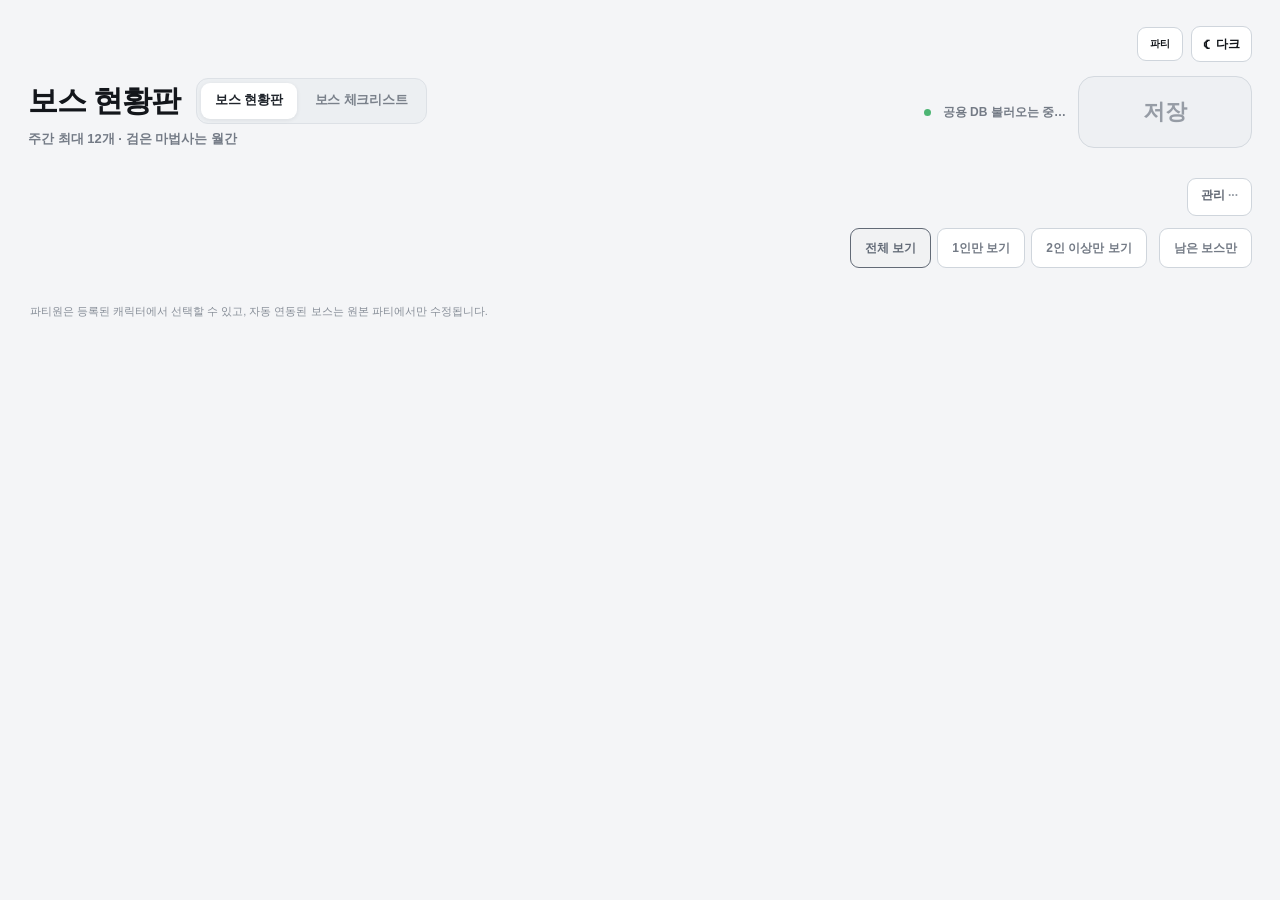
==== maple-weekly/boss/index.html @ bffc0fcc "Simplify monthly boss calendar layout without checkmarks" ====
<!doctype html>
<html lang="ko">
<head>
<meta charset="utf-8">
<meta name="viewport" content="width=device-width,initial-scale=1,maximum-scale=1,viewport-fit=cover">
<meta name="theme-color" content="#f4f5f7">
<script>
(function(){
  try{
    if(localStorage.getItem("boss-board-theme-v1")==="dark"){
      document.documentElement.setAttribute("data-theme","dark");
      var themeMeta=document.querySelector('meta[name="theme-color"]');
      if(themeMeta)themeMeta.setAttribute("content","#22272e");
    }
  }catch(e){}
})();
</script>
<meta name="apple-mobile-web-app-capable" content="yes">
<meta name="format-detection" content="telephone=no">
<title>보스 현황판</title>
<link rel="icon" type="image/png" sizes="16x16" href="./favicon-16.png?v=bear-20260927">
<link rel="icon" type="image/png" sizes="32x32" href="./favicon-32.png?v=bear-20260927">
<link rel="icon" type="image/png" sizes="48x48" href="./favicon-48.png?v=bear-20260927">
<link rel="icon" type="image/png" sizes="192x192" href="./favicon-192.png?v=bear-20260927">
<link rel="apple-touch-icon" sizes="180x180" href="./favicon-180.png?v=bear-20260927">
<link rel="stylesheet" href="./style.css?v=boss-calendar-clean-v46-20261117">
</head>
<body>
<div class="app-shell">
  <div class="workspace-actions" aria-label="페이지 이동 및 화면 설정"><a class="workspace-nav-link" href="../party/">파티</a><button class="theme-toggle workspace-theme" id="themeToggle" type="button" aria-label="다크모드 켜기" title="화면 테마 변경"><span class="theme-toggle-icon" aria-hidden="true">☾</span><span class="theme-toggle-text">다크</span></button></div>
  <header class="app-header">
    <div class="brand-row">
      <div class="brand">
        <div class="brand-mainline">
          <h1 id="pageTitle">보스 현황판</h1>
          <div class="page-switch" role="tablist" aria-label="화면 선택">
            <button class="page-switch-btn active" id="boardViewBtn" type="button" data-page-view="board">보스 현황판</button>
            <button class="page-switch-btn" id="checklistViewBtn" type="button" data-page-view="checklist">보스 체크리스트</button>
          </div>
        </div>
        <p id="pageSub">주간 최대 12개 · 검은 마법사는 월간</p>
      </div>
      <div class="save save-controls" aria-live="polite">
        <span></span>
        <b id="saveText">공용 DB 연결 중…</b>
        <button class="save-board-btn" id="saveBoardBtn" type="button" disabled>저장</button>
      </div>
    </div>

    <nav class="ownerbar" aria-label="주인 선택">
      <div class="owner-scroll"><div class="owners" id="ownerTabs"></div></div>
    </nav>

    <div class="context-row">
      <div class="board-title" id="boardTitle"></div>
      <details class="manage-menu">
        <summary>관리</summary>
        <div class="manage-popover">
          <div class="manage-grid">
            <button class="btn primary" id="unlockOwner">수정 잠금 해제</button>
            <button class="btn admin-edit span-2" id="adminUnlock">관리자 전체 수정</button>
            <button class="btn" id="addPlayer">+ 캐릭터</button>
            <button class="btn" id="addOwner">+ 주인</button>
            <button class="btn" id="renameOwner">이름 수정</button>
            <button class="btn" id="changePinOwner">비밀번호 변경</button>
            <button class="btn" id="shareBtn">주소 복사</button>
            <button class="btn" id="reloadBtn">새로고침</button>
            <button class="btn danger-lite span-2" id="removeOwner">현재 주인 삭제</button>
          </div>
        </div>
      </details>
    </div>

    <div class="party-filter-row" id="partyFilterRow" role="group" aria-label="보스 인원별 보기">
      <button class="party-filter-btn active" type="button" data-party-filter="all" aria-pressed="true">전체 보기</button>
      <button class="party-filter-btn" type="button" data-party-filter="solo" aria-pressed="false">1인만 보기</button>
      <button class="party-filter-btn" type="button" data-party-filter="multi" aria-pressed="false">2인 이상만 보기</button>
      <button class="party-filter-btn remaining-filter" id="remainingBossFilter" type="button" aria-pressed="false">남은 보스만</button>
    </div>
  </header>

  <main class="content">
    <section class="desktop-board" aria-label="PC 보스 현황">
      <div id="desktopBoard" class="desktop-grid-scroll"></div>
    </section>

    <section class="mobile-board" id="mobileBoard" aria-label="모바일 보스 현황">
      <div class="mobile-loading">보스판을 불러오는 중…</div>
    </section>

    <p class="hint" id="boardHint">
      파티원은 등록된 캐릭터에서 선택할 수 있고, 자동 연동된 보스는 원본 파티에서만 수정됩니다.
    </p>

    <section class="checklist-panel" id="checklistPanel" hidden aria-label="주간 보스 체크리스트">
      <div class="checklist-loading">체크리스트를 불러오는 중…</div>
    </section>

  </main>
</div>

<div class="party-picker-backdrop" id="partyPicker" hidden>
  <section class="party-picker-sheet" role="dialog" aria-modal="true" aria-labelledby="partyPickerTitle">
    <header class="picker-head">
      <div>
        <strong id="partyPickerTitle">파티원 선택</strong>
        <p id="partyPickerSub"></p>
      </div>
      <button class="picker-close" id="partyPickerClose" aria-label="닫기">×</button>
    </header>
    <div class="picker-search-wrap">
      <input id="partyPickerSearch" class="picker-search" type="search" placeholder="캐릭터 검색" autocomplete="off">
    </div>
    <div class="picker-content" id="partyPickerContent"></div>
    <footer class="picker-footer">
      <button class="btn" id="partyPickerManual">직접 입력</button>
      <button class="btn danger-lite" id="partyPickerClear">선택 지우기</button>
    </footer>
  </section>
</div>

<div class="toast" id="toast"></div>
<noscript><div style="padding:24px;font-family:sans-serif">JavaScript를 켜야 보스 현황판을 사용할 수 있어요.</div></noscript>
<script defer src="./app.js?v=boss-calendar-clean-v46-20261117"></script>
</body>
</html>
---- maple-weekly/boss/style.css ----
:root{
  --bg:#f4f5f7;
  --surface:#ffffff;
  --surface-soft:#fafbfc;
  --line:#dfe3e8;
  --line-strong:#cfd5dc;
  --text:#13161b;
  --muted:#747b86;
  --muted2:#9ca2ab;
  --accent:#5d55d8;
  --danger:#c94747;
  --success:#3f9962;
  --shadow:0 4px 16px rgba(18,24,32,.045);
}
*{box-sizing:border-box}
html{-webkit-text-size-adjust:100%;background:var(--bg)}
body{
  margin:0;background:var(--bg);color:var(--text);
  font-family:-apple-system,BlinkMacSystemFont,"Apple SD Gothic Neo","Noto Sans KR",Pretendard,sans-serif;
  font-size:14px;line-height:1.4
}
button,input,select{font:inherit}
button{cursor:pointer;-webkit-tap-highlight-color:transparent}
button:focus-visible,input:focus-visible,select:focus-visible{outline:2px solid #8781e8;outline-offset:2px}
[hidden]{display:none!important}

.app-shell{max-width:1600px;margin:0 auto;padding:18px}
.app-header{margin-bottom:12px}
.brand-row{display:flex;align-items:flex-end;justify-content:space-between;gap:16px;margin-bottom:12px}
.brand h1{margin:0 0 3px;font-size:25px;line-height:1.1;letter-spacing:-.04em;font-weight:950}
.brand p{margin:0;color:var(--muted);font-size:11px;font-weight:650}
.save{display:flex;align-items:center;gap:6px;color:var(--muted);font-size:10px}
.save span{width:7px;height:7px;border-radius:50%;background:#4db574}
.save b{font-weight:650}

.ownerbar{margin-bottom:9px;overflow:hidden}
.owner-scroll{overflow-x:auto;-webkit-overflow-scrolling:touch;scrollbar-width:none}
.owner-scroll::-webkit-scrollbar{display:none}
.owners{display:flex;gap:6px;width:max-content;padding:1px}
.owner-tab{
  min-height:36px;padding:7px 12px;border:1px solid var(--owner-line,#d5d9df);
  border-radius:999px;background:#fff;color:var(--owner-accent,#626a76);
  font-size:12px;font-weight:900;white-space:nowrap
}
.owner-tab.active{background:var(--owner-accent,#626a76);border-color:var(--owner-accent,#626a76);color:#fff}
.owner-tab.locked:after{content:"";display:none}
.owner-tab.unlocked:after{content:" · 수정";font-size:9px;opacity:.78}

.context-row{display:flex;align-items:center;justify-content:space-between;gap:10px}
.board-title{display:flex;align-items:center;gap:7px;min-width:0;font-size:14px;font-weight:900}
.lock-state{padding:3px 7px;border-radius:999px;background:#eceff2;color:#727984;font-size:9px;font-weight:850}
.lock-state.open{background:#e8f6ed;color:#327b4c}

.manage-menu{position:relative;flex:none}
.manage-menu>summary{
  list-style:none;min-height:34px;padding:7px 11px;border:1px solid var(--line-strong);
  border-radius:9px;background:#fff;color:#5d6470;font-size:11px;font-weight:850;cursor:pointer
}
.manage-menu>summary::-webkit-details-marker{display:none}
.manage-menu>summary:after{content:" ···";color:#969ca5}
.manage-popover{
  position:absolute;right:0;top:42px;z-index:100;width:275px;padding:10px;
  border:1px solid var(--line);border-radius:13px;background:#fff;
  box-shadow:0 18px 48px rgba(16,21,30,.16)
}
.manage-grid{display:grid;grid-template-columns:1fr 1fr;gap:7px}
.manage-grid .span-2{grid-column:1/-1}
.btn{
  min-height:38px;border:1px solid var(--line-strong);border-radius:9px;
  background:#fff;color:var(--text);padding:7px 10px;font-size:11px;font-weight:850
}
.btn.primary{background:var(--accent);border-color:var(--accent);color:#fff}
.btn:disabled{opacity:.4;cursor:default}
.danger-lite{color:var(--danger)}

.content{min-width:0}
.desktop-grid-scroll{overflow-x:auto;padding:1px 0 6px;-webkit-overflow-scrolling:touch}
.desktop-board-meta{
  display:flex;align-items:center;justify-content:space-between;gap:12px;
  margin-bottom:8px;padding:10px 12px;border:1px solid var(--line);border-radius:11px;background:#fff;
  color:var(--muted);font-size:10px
}
.desktop-board-meta>div:first-child{display:flex;align-items:center;gap:8px}
.desktop-board-meta strong{color:var(--text);font-size:12px;font-weight:950}
.desktop-board-meta span{padding:2px 6px;border-radius:999px;background:#eef0f3;color:#727985;font-size:9px;font-weight:800}

.character-columns{
  display:grid;grid-template-columns:repeat(var(--cols),minmax(188px,1fr));
  gap:7px;min-width:calc(var(--cols) * 188px)
}
.character-column{min-width:0}
.character-column-head{
  position:sticky;top:0;z-index:5;margin-bottom:6px;padding:9px 9px 8px;
  border:1px solid var(--line);border-top:3px solid var(--owner-accent);
  border-radius:11px;background:#fff;box-shadow:0 2px 7px rgba(18,24,32,.025)
}
.character-title-row{display:flex;align-items:center;gap:5px}
.drag-dots{color:#a3a9b2;font-size:14px;line-height:1}
.column-player-name{
  min-width:0;flex:1;border:0;background:transparent;color:var(--owner-accent);
  padding:0;font-size:13px;font-weight:950;outline:0
}
.column-player-name:not(:disabled):focus{border-bottom:1px solid var(--owner-accent)}
.column-count{font-size:11px;font-weight:950;color:#272b31;white-space:nowrap}
.column-count.full{color:#c84343}
.column-remove{
  width:20px;height:20px;border:0;border-radius:5px;background:transparent;color:#b0b5bd;
  padding:0;font-size:15px;line-height:20px
}
.column-remove:not(:disabled):hover{background:#f0f2f4;color:var(--danger)}
.column-sub{text-align:right;margin-top:2px;color:#8b929c;font-size:9px;font-weight:700}
.character-boss-list{display:flex;flex-direction:column;gap:5px}

.compact-boss-card{
  padding:6px 7px;border:1px solid var(--line);border-radius:9px;background:#fff;
  box-shadow:0 1px 3px rgba(18,24,32,.018)
}
.compact-boss-card.is-empty{background:#fbfbfc}
.compact-boss-card.is-monthly{margin-top:5px;border-top:2px solid #d8bb81;background:#fffdf8}
.compact-boss-card.is-sync{background:#fafbfc}
.compact-main{display:grid;grid-template-columns:58px minmax(0,1fr) auto;align-items:center;gap:6px;min-height:24px}
.compact-name-wrap{min-width:0;display:flex;align-items:center;gap:4px}
.compact-boss-name{
  min-width:0;overflow:hidden;text-overflow:ellipsis;white-space:nowrap;
  color:#15181d;font-size:11px;font-weight:950;letter-spacing:-.015em
}
.compact-sync{flex:none;color:#9399a2;font-size:8px;font-weight:750}
.compact-count{
  width:44px;height:23px;border:0;background:transparent;color:#4f5660;
  padding:0 13px 0 0;font-size:9px;font-weight:850
}
.compact-count:disabled{appearance:none;-webkit-appearance:none;padding-right:0;color:#4f5660;opacity:1}

.compact-difficulty{
  width:58px;height:22px;border:0;border-radius:6px;padding:0 4px;
  color:#fff;font-size:8px;font-weight:950;text-align:center;text-align-last:center;
  appearance:none;-webkit-appearance:none
}
.compact-difficulty:disabled{opacity:1}
.compact-difficulty[data-v=""]{background:#eceeef;color:#aaaeb5}
.compact-difficulty[data-v="이지"]{background:#9ba3ab;color:#fff}
.compact-difficulty[data-v="노말"]{background:#5e9fe9;color:#fff}
.compact-difficulty[data-v="하드"]{background:#ff4e5b;color:#fff}
.compact-difficulty[data-v="카오스"]{background:#111;color:#ffd64d}
.compact-difficulty[data-v="익스트림"]{background:#111;color:#ff4052}

.compact-party-members{
  display:flex;flex-wrap:wrap;align-items:center;gap:2px 4px;margin-top:3px;padding-left:64px;
  min-height:12px
}
.compact-party-members:before{content:"";display:none}
.compact-member{
  border:0;background:transparent;padding:0;color:var(--owner-accent,#666);
  font-size:8px;font-weight:900;line-height:1.2
}
.compact-member:not(:last-child):after{content:",";color:#979da6;margin-left:2px}
.compact-member.empty{color:#a2a7af!important}
.compact-member:disabled{opacity:1;cursor:default}

.player-input,.difficulty,.member-pick,.solo,.counts,.member-list,.slot-grid{font-family:inherit}
.hint{margin:10px 2px 0;color:#878e98;font-size:9px;line-height:1.5}
.mobile-board{display:none}
.mobile-loading{padding:36px;text-align:center;color:var(--muted);font-size:12px}

/* owner colors */
.owner-tab[data-theme="ottok"],.owner-themed[data-theme="ottok"]{--owner-accent:#ff7a00;--owner-line:#ffbf7a}
.owner-tab[data-theme="tsujyo"],.owner-themed[data-theme="tsujyo"]{--owner-accent:#ff5fa2;--owner-line:#ffc0da}
.owner-tab[data-theme="peacock"],.owner-themed[data-theme="peacock"]{--owner-accent:#7b2943;--owner-line:#bd8295}
.owner-tab[data-theme="dream"],.owner-themed[data-theme="dream"]{--owner-accent:#4a9460;--owner-line:#a7d2b2}
.owner-tab[data-theme="sky"],.owner-themed[data-theme="sky"]{--owner-accent:#519fc5;--owner-line:#a8d4e8}
.owner-tab[data-theme="ochre"],.owner-themed[data-theme="ochre"]{--owner-accent:#a86f2d;--owner-line:#d8b77f}
.owner-tab[data-theme="default"],.owner-themed[data-theme="default"]{--owner-accent:#68707c;--owner-line:#cdd1d7}

/* party picker */
.party-picker-backdrop{
  position:fixed;inset:0;z-index:300;display:flex;align-items:flex-end;justify-content:center;
  padding:16px;background:rgba(18,22,29,.48)
}
.party-picker-sheet{
  width:min(720px,100%);max-height:min(82vh,760px);display:flex;flex-direction:column;
  overflow:hidden;border:1px solid #dfe2e6;border-radius:20px;background:#fff;
  box-shadow:0 26px 70px rgba(16,21,30,.24)
}
.picker-head{display:flex;justify-content:space-between;gap:12px;padding:18px 18px 12px;border-bottom:1px solid var(--line)}
.picker-head strong{display:block;font-size:18px;font-weight:950}
.picker-head p{margin:4px 0 0;color:var(--muted);font-size:11px}
.picker-close{width:36px;height:36px;border:0;border-radius:10px;background:#f1f3f5;color:#5f6670;font-size:25px}
.picker-search-wrap{padding:11px 15px 7px}
.picker-search{
  width:100%;height:43px;border:1px solid var(--line-strong);border-radius:11px;
  background:#f7f8fa;padding:0 12px;color:var(--text);font-size:14px;outline:0
}
.picker-content{overflow:auto;padding:6px 15px 15px;-webkit-overflow-scrolling:touch}
.picker-owner-group{padding:12px 0;border-bottom:1px solid #eceef1}
.picker-owner-group:last-child{border-bottom:0}
.picker-owner-title{display:flex;align-items:center;margin-bottom:8px;color:var(--owner-accent);font-size:13px;font-weight:950}
.picker-owner-count{margin-left:auto;color:#a0a6af;font-size:10px;font-weight:750}
.picker-grid{display:grid;grid-template-columns:repeat(3,minmax(0,1fr));gap:7px}
.picker-character{
  min-height:42px;border:1px solid #dfe3e8;border-radius:10px;background:#fff;
  color:var(--owner-accent);padding:7px 9px;font-size:12px;font-weight:900;text-align:center
}
.picker-character.selected{background:var(--owner-accent);border-color:var(--owner-accent);color:#fff}
.picker-character:disabled{opacity:.32;cursor:default}
.picker-empty{padding:28px 8px;text-align:center;color:var(--muted);font-size:12px}
.picker-footer{display:flex;gap:8px;justify-content:flex-end;padding:11px 15px calc(11px + env(safe-area-inset-bottom));border-top:1px solid var(--line);background:#fafbfc}
body.picker-open{overflow:hidden}

.toast{
  position:fixed;left:50%;bottom:max(24px,env(safe-area-inset-bottom));z-index:400;
  max-width:calc(100vw - 28px);padding:10px 14px;border-radius:10px;background:#22262e;
  color:#fff;font-size:12px;font-weight:800;white-space:nowrap;overflow:hidden;text-overflow:ellipsis;
  opacity:0;pointer-events:none;transform:translate(-50%,18px);transition:.18s
}
.toast.show{opacity:1;transform:translate(-50%,0)}

@media(max-width:959px){
  .app-shell{padding:calc(11px + env(safe-area-inset-top)) 10px calc(24px + env(safe-area-inset-bottom))}
  .brand-row{align-items:center;margin-bottom:9px}
  .brand h1{font-size:21px}
  .brand p{font-size:10px}
  .save{font-size:9px}
  .save b{max-width:115px;overflow:hidden;text-overflow:ellipsis;white-space:nowrap}
  .app-header{margin-bottom:7px}

  .ownerbar{
    position:sticky;top:0;z-index:30;margin:0 -10px 7px;padding:7px 10px;
    background:rgba(244,245,247,.96);border-bottom:1px solid #e6e9ed;
    backdrop-filter:blur(10px);-webkit-backdrop-filter:blur(10px)
  }
  .owner-tab{min-height:37px;padding:7px 11px}
  .context-row{margin-bottom:8px}
  .board-title{font-size:13px}
  .manage-menu>summary{min-height:34px;padding:7px 10px}
  .manage-popover{position:fixed;right:10px;top:auto;margin-top:7px;width:min(290px,calc(100vw - 20px))}
  .manage-grid .btn{min-height:42px}

  .desktop-board{display:none}
  .mobile-board{display:block}

  .character-strip{
    display:flex;gap:6px;overflow-x:auto;-webkit-overflow-scrolling:touch;scrollbar-width:none;
    margin:0 -10px 7px;padding:0 10px 3px
  }
  .character-strip::-webkit-scrollbar{display:none}
  .char-tab{
    flex:none;min-height:39px;padding:6px 11px;border:1px solid var(--owner-line);
    border-radius:10px;background:#fff;color:var(--owner-accent);font-size:11px;font-weight:900;white-space:nowrap
  }
  .char-tab.active{background:var(--owner-accent);border-color:var(--owner-accent);color:#fff}
  .char-tab .mini-count{display:block;margin-top:1px;font-size:8px;font-weight:750;opacity:.72}

  .mobile-character-head{
    display:flex;align-items:center;justify-content:space-between;gap:12px;
    margin-bottom:7px;padding:9px 11px;border:1px solid var(--line);
    border-left:4px solid var(--owner-accent);border-radius:11px;background:#fff
  }
  .mobile-character-head>div:first-child{display:flex;flex-direction:column}
  .mobile-character-head strong{font-size:15px;font-weight:950}
  .mobile-character-head span{color:var(--muted);font-size:9px}
  .mobile-char-count{text-align:right}
  .mobile-char-count b{display:block;font-size:13px;font-weight:950}
  .mobile-char-count small{display:block;color:var(--muted);font-size:8px}

  .mobile-compact-list{display:flex;flex-direction:column;gap:5px}
  .mobile-compact-list .compact-boss-card{padding:7px 8px;border-radius:10px}
  .mobile-compact-list .compact-main{grid-template-columns:66px minmax(0,1fr) auto;min-height:28px;gap:7px}
  .mobile-compact-list .compact-difficulty{width:66px;height:25px;border-radius:6px;font-size:9px}
  .mobile-compact-list .compact-boss-name{font-size:13px}
  .mobile-compact-list .compact-count{width:48px;height:26px;font-size:10px}
  .mobile-compact-list .compact-party-members{padding-left:73px;margin-top:3px;gap:2px 5px}
  .mobile-compact-list .compact-member{font-size:10px}
  .mobile-compact-list .compact-sync{font-size:8px}
  .mobile-compact-list .is-monthly{margin-top:7px;border-top:3px solid #d8bb81}

  .hint{font-size:9px;margin-top:9px}

  .party-picker-backdrop{padding:0}
  .party-picker-sheet{width:100%;max-height:88vh;border-radius:20px 20px 0 0;border-left:0;border-right:0;border-bottom:0}
  .picker-head{padding:17px 15px 12px}
  .picker-search-wrap{padding:10px 13px 7px}
  .picker-search{height:44px;font-size:15px}
  .picker-content{padding:6px 13px 14px}
  .picker-grid{grid-template-columns:repeat(2,minmax(0,1fr));gap:8px}
  .picker-character{min-height:46px;border-radius:11px;font-size:14px}
  .picker-footer{padding:10px 13px calc(10px + env(safe-area-inset-bottom))}
  .picker-footer .btn{min-height:44px;flex:1}
}
@media(min-width:960px){.mobile-board{display:none!important}}




/* readability + full-week visibility */
.character-columns{
  grid-template-columns:repeat(var(--cols),minmax(205px,1fr));
  min-width:calc(var(--cols) * 205px);
}
.column-player-name{font-size:14px}
.column-count{font-size:12px}
.column-sub{font-size:10px}
.compact-main{
  grid-template-columns:62px minmax(0,1fr) 62px;
  min-height:29px;
  gap:7px;
}
.compact-boss-card{padding:7px 8px}
.compact-boss-name{font-size:12.5px}
.compact-difficulty{
  width:62px;height:25px;
  font-size:9px;
}
.compact-count{
  width:62px;min-width:62px;height:28px;
  padding:0 18px 0 6px;
  font-size:11px;
  font-weight:900;
  text-align:left;
  color:#343941;
}
.compact-count:disabled{
  width:62px;min-width:62px;
  padding:0 5px;
  text-align:right;
  text-align-last:right;
}
.compact-party-members{
  padding-left:69px;
  margin-top:4px;
}
.compact-member{font-size:9px}

@media(max-width:959px){
  .mobile-character-head strong{font-size:16px}
  .mobile-character-head span{font-size:10px}
  .mobile-char-count b{font-size:15px}
  .mobile-char-count small{font-size:9px}

  .mobile-compact-list .compact-boss-card{
    padding:9px 9px;
    border-radius:11px;
  }
  .mobile-compact-list .compact-main{
    grid-template-columns:70px minmax(0,1fr) 68px;
    min-height:32px;
    gap:8px;
  }
  .mobile-compact-list .compact-difficulty{
    width:70px;height:28px;
    font-size:10px;
  }
  .mobile-compact-list .compact-boss-name{
    font-size:14px;
  }
  .mobile-compact-list .compact-count{
    width:68px;min-width:68px;height:31px;
    padding:0 20px 0 7px;
    font-size:12px;
  }
  .mobile-compact-list .compact-count:disabled{
    width:68px;min-width:68px;
    padding:0 6px;
  }
  .mobile-compact-list .compact-party-members{
    padding-left:78px;
    margin-top:4px;
  }
  .mobile-compact-list .compact-member{font-size:11px}
}


/* weekly crystal income + completion UI */
.owner-weekly-total{
  margin-left:3px;padding:3px 7px;border-radius:999px;
  background:#eef6ff;color:#3979b8;font-size:9px;font-weight:950
}
.representative-badge,.complete-badge{
  flex:none;display:inline-flex;align-items:center;justify-content:center;
  height:18px;padding:0 5px;border-radius:999px;font-size:8px;font-weight:950;white-space:nowrap
}
.representative-badge{background:#f1efff;color:#6558c8}
.complete-badge{background:#e8f7ed;color:#2f8a51}
.column-sub{
  display:flex;align-items:center;justify-content:space-between;gap:5px;
  min-height:14px
}
.compact-name-wrap{
  min-width:0;display:flex;flex-direction:column;justify-content:center;gap:1px
}
.compact-title-line{
  min-width:0;display:flex;align-items:center;gap:5px
}
.compact-income{
  flex:none;padding:2px 5px;border-radius:999px;
  background:#eef6ff;color:#3979b8;font-size:8px;font-weight:950;white-space:nowrap
}
.compact-income.missing{
  background:#f1f2f4;color:#969ca5;font-size:7px
}
.compact-sync{display:block;line-height:1.1}
.add-character-column{
  min-height:82px;border:1px dashed #cfd5dc;border-radius:11px;background:#fafbfc;
  color:#757c86;display:flex;flex-direction:column;align-items:center;justify-content:center;
  gap:3px;padding:10px
}
.add-character-column strong{font-size:12px;font-weight:950;color:#505762}
.add-character-column span{font-size:9px}
.tab-complete{
  margin-left:4px;padding:1px 4px;border-radius:999px;
  background:rgba(255,255,255,.82);color:#2f8a51;font-size:7px;font-weight:950
}
.char-tab:not(.active) .tab-complete{background:#e8f7ed}
.add-char-tab{
  border-style:dashed!important;color:#69717c!important;background:#fafbfc!important
}

.mobile-character-name-line{
  display:flex;align-items:center;gap:5px;margin-bottom:2px
}
.mobile-income{color:#3979b8;font-weight:950}

/* larger mobile typography */
@media(max-width:959px){
  .mobile-character-head{
    padding:11px 12px;
  }
  .mobile-character-head strong{font-size:17px}
  .mobile-character-head span{font-size:10.5px}
  .representative-badge,.complete-badge{
    height:20px;padding:0 6px;font-size:8.5px
  }
  .mobile-char-count b{font-size:16px}
  .mobile-char-count small{font-size:9.5px}

  .mobile-compact-list .compact-boss-card{
    padding:10px 10px;
  }
  .mobile-compact-list .compact-main{
    grid-template-columns:76px minmax(0,1fr) 72px;
    min-height:35px;
    gap:9px;
  }
  .mobile-compact-list .compact-difficulty{
    width:76px;height:30px;border-radius:7px;
    font-size:10.5px;
  }
  .mobile-compact-list .compact-boss-name{
    font-size:15.5px;
    line-height:1.15;
  }
  .mobile-compact-list .compact-income{
    font-size:9px;
    padding:2px 5px;
  }
  .mobile-compact-list .compact-income.missing{
    font-size:8px;
  }
  .mobile-compact-list .compact-count{
    width:72px;min-width:72px;height:33px;
    padding:0 21px 0 8px;
    font-size:13px;
    font-weight:950;
  }
  .mobile-compact-list .compact-count:disabled{
    width:72px;min-width:72px;padding:0 7px;
    font-size:12px;
  }
  .mobile-compact-list .compact-party-members{
    padding-left:85px;margin-top:5px
  }
  .mobile-compact-list .compact-member{
    font-size:11.5px
  }
  .mobile-compact-list .compact-sync{
    font-size:8.5px
  }
}


.mobile-char-actions{
  display:flex;align-items:center;gap:8px;flex:none
}
.mobile-remove-character{
  min-height:30px;border:1px solid #efd0d0;border-radius:8px;
  background:#fff7f7;color:#c34a4a;padding:5px 8px;
  font-size:9px;font-weight:900
}
@media(max-width:959px){
  .mobile-char-actions{gap:7px}
  .mobile-remove-character{
    min-height:32px;padding:5px 9px;font-size:9.5px
  }



/* dense mobile readability pass */


  .app-shell{
    padding-left:5px;
    padding-right:5px;
  }
  .ownerbar{
    margin-left:-5px;
    margin-right:-5px;
    padding-left:5px;
    padding-right:5px;
  }
  .character-strip{
    margin-left:-5px;
    margin-right:-5px;
    padding-left:5px;
    padding-right:5px;
    margin-bottom:5px;
  }

  .mobile-character-head{
    margin-bottom:5px;
    padding:8px 9px;
    border-radius:9px;
  }
  .mobile-character-head strong{
    font-size:18px;
    line-height:1.05;
  }
  .mobile-character-head span{
    font-size:10px;
  }
  .mobile-char-count b{
    font-size:17px;
    line-height:1;
  }
  .mobile-char-count small{
    margin-top:2px;
    font-size:9px;
  }

  .mobile-compact-list{
    gap:3px;
  }
  .mobile-compact-list .compact-boss-card{
    padding:5px 7px;
    border-radius:8px;
    box-shadow:none;
  }
  .mobile-compact-list .compact-main{
    grid-template-columns:78px minmax(0,1fr) 68px;
    min-height:30px;
    gap:7px;
  }
  .mobile-compact-list .compact-difficulty{
    width:78px;
    height:27px;
    border-radius:6px;
    font-size:11px;
    letter-spacing:-.02em;
  }
  .mobile-compact-list .compact-name-wrap{
    gap:0;
  }
  .mobile-compact-list .compact-title-line{
    gap:4px;
  }
  .mobile-compact-list .compact-boss-name{
    font-size:16px;
    line-height:1.05;
    letter-spacing:-.035em;
  }
  .mobile-compact-list .compact-income{
    padding:1px 4px;
    font-size:9.5px;
    line-height:1.25;
  }
  .mobile-compact-list .compact-income.missing{
    font-size:8.5px;
  }
  .mobile-compact-list .compact-count{
    width:68px;
    min-width:68px;
    height:29px;
    padding:0 19px 0 6px;
    font-size:13.5px;
    font-weight:950;
  }
  .mobile-compact-list .compact-count:disabled{
    width:68px;
    min-width:68px;
    height:29px;
    padding:0 4px;
    font-size:13px;
  }
  .mobile-compact-list .compact-party-members{
    padding-left:85px;
    margin-top:1px;
    gap:1px 4px;
    line-height:1.05;
  }
  .mobile-compact-list .compact-member{
    font-size:11.5px;
    line-height:1.05;
  }
  .mobile-compact-list .compact-sync{
    margin-top:1px;
    font-size:8px;
  }
  .mobile-compact-list .compact-boss-card.is-monthly{
    margin-top:4px;
  }

  .representative-badge,.complete-badge{
    height:18px;
    padding:0 5px;
    font-size:8px;
  }
  .mobile-char-actions{
    gap:5px;
  }
  .mobile-remove-character{
    min-height:28px;
    padding:4px 7px;
    font-size:9px;
  }
}


/* fixed-column boss row alignment */
.compact-main{
  display:grid;
  grid-template-columns:62px minmax(0,1fr) 44px 54px;
  align-items:center;
  column-gap:7px;
}
.compact-name-wrap{
  min-width:0;
  display:flex;
  flex-direction:column;
  align-items:flex-start;
  justify-content:center;
  text-align:left;
}
.compact-boss-name{
  width:100%;
  text-align:left;
  white-space:nowrap;
  overflow:hidden;
  text-overflow:ellipsis;
}
.compact-income-slot{
  width:44px;
  min-width:44px;
  display:flex;
  align-items:center;
  justify-content:center;
  text-align:center;
}
.compact-income{
  display:inline-flex;
  align-items:center;
  justify-content:center;
  margin:0;
}
.compact-sync{
  width:100%;
  text-align:left;
}
.compact-party-members{
  padding-left:69px;
  text-align:left;
  justify-content:flex-start;
}

@media(max-width:959px){
  .mobile-compact-list .compact-main{
    grid-template-columns:76px minmax(0,1fr) 46px 58px;
    column-gap:7px;
    min-height:30px;
  }
  .mobile-compact-list .compact-difficulty{
    width:76px;
  }
  .mobile-compact-list .compact-name-wrap{
    align-items:flex-start;
    text-align:left;
  }
  .mobile-compact-list .compact-boss-name{
    width:100%;
    font-size:16px;
    text-align:left;
    letter-spacing:-.035em;
  }
  .mobile-compact-list .compact-income-slot{
    width:46px;
    min-width:46px;
  }
  .mobile-compact-list .compact-income{
    min-width:0;
    padding:1px 3px;
    font-size:9.5px;
    text-align:center;
  }
  .mobile-compact-list .compact-income.missing{
    font-size:8px;
  }
  .mobile-compact-list .compact-party-members{
    padding-left:83px;
    justify-content:flex-start;
    text-align:left;
  }
}


/* final fixed boss columns: difficulty | boss | party count | crystal */
.character-columns{
  grid-template-columns:repeat(var(--cols),minmax(258px,1fr));
  min-width:calc(var(--cols) * 258px);
}
.compact-main{
  display:grid;
  grid-template-columns:62px minmax(74px,1fr) 54px 50px;
  align-items:center;
  column-gap:7px;
  width:100%;
}
.compact-difficulty{
  justify-self:start;
}
.compact-name-wrap{
  min-width:0;
  width:100%;
  align-items:flex-start;
  text-align:left;
}
.compact-boss-name{
  display:block;
  width:100%;
  margin:0;
  text-align:left;
  white-space:nowrap;
  overflow:hidden;
  text-overflow:ellipsis;
}
.compact-income-slot{
  width:50px;
  min-width:50px;
  display:flex;
  align-items:center;
  justify-content:flex-end;
  text-align:right;
}
.compact-income{
  margin:0;
  white-space:nowrap;
  text-align:right;
  justify-content:flex-end;
  font-variant-numeric:tabular-nums;
}
.compact-party-members{
  padding-left:69px;
  padding-right:0;
  justify-content:flex-start;
  text-align:left;
}
.compact-sync{
  width:100%;
  margin:0;
  text-align:left;
}
.character-boss-list .compact-boss-card{
  width:100%;
}
.character-boss-list .compact-main > *{
  min-width:0;
}

@media(max-width:959px){
  .mobile-compact-list .compact-main{
    display:grid;
    grid-template-columns:76px minmax(72px,1fr) 58px 50px;
    align-items:center;
    column-gap:6px;
    width:100%;
  }
  .mobile-compact-list .compact-name-wrap{
    width:100%;
    min-width:0;
    align-items:flex-start;
    text-align:left;
  }
  .mobile-compact-list .compact-boss-name{
    display:block;
    width:100%;
    margin:0;
    text-align:left;
    white-space:nowrap;
    overflow:hidden;
    text-overflow:ellipsis;
  }
  .mobile-compact-list .compact-income-slot{
    width:50px;
    min-width:50px;
    justify-content:flex-end;
    text-align:right;
  }
  .mobile-compact-list .compact-income{
    margin:0;
    font-variant-numeric:tabular-nums;
    text-align:right;
    justify-content:flex-end;
  }
  .mobile-compact-list .compact-party-members{
    padding-left:82px;
    padding-right:0;
    justify-content:flex-start;
    text-align:left;
  }
}


/* mobile overflow containment fix */
html,body{overflow-x:hidden}

@media(max-width:959px){
  .mobile-board,
  .mobile-compact-list,
  .compact-boss-card,
  .compact-main,
  .compact-name-wrap,
  .mobile-character-head,
  .mobile-character-head>div,
  .mobile-search-group,
  .mobile-search-group>header{
    min-width:0;
  }

  .mobile-compact-list .compact-boss-card{
    width:100%;
    max-width:100%;
    overflow:hidden;
  }

  .mobile-compact-list .compact-main{
    display:grid;
    grid-template-columns:72px minmax(0,1fr) 42px 46px;
    column-gap:6px;
    align-items:center;
    width:100%;
    max-width:100%;
    min-width:0;
  }

  .mobile-compact-list .compact-difficulty{
    width:72px;
    min-width:72px;
    max-width:72px;
  }

  .mobile-compact-list .compact-name-wrap{
    width:100%;
    min-width:0;
    max-width:100%;
    overflow:hidden;
    align-items:flex-start;
    text-align:left;
  }

  .mobile-compact-list .compact-boss-name{
    display:block;
    width:100%;
    min-width:0;
    max-width:100%;
    overflow:hidden;
    text-overflow:ellipsis;
    white-space:nowrap;
    text-align:left;
    font-size:16px;
    line-height:1.05;
  }

  .mobile-compact-list .compact-sync{
    display:block;
    width:100%;
    min-width:0;
    max-width:100%;
    overflow:hidden;
    text-overflow:ellipsis;
    white-space:nowrap;
    text-align:left;
    font-size:8px;
    line-height:1.05;
  }

  .mobile-compact-list .compact-income-slot{
    width:46px;
    min-width:46px;
    max-width:46px;
    overflow:hidden;
    justify-content:flex-end;
    text-align:right;
  }

  .mobile-compact-list .compact-income{
    display:block;
    width:100%;
    max-width:100%;
    min-width:0;
    margin:0;
    padding:0;
    overflow:hidden;
    text-overflow:clip;
    white-space:nowrap;
    text-align:right;
    justify-content:flex-end;
    font-size:10px;
    line-height:1;
    font-variant-numeric:tabular-nums;
    background:none;
  }

  .mobile-compact-list .compact-income.missing{
    font-size:8px;
  }

  .mobile-compact-list .compact-party-members{
    min-width:0;
    max-width:100%;
    overflow:hidden;
    padding-left:78px;
    padding-right:0;
    margin-top:2px;
    gap:1px 4px;
    justify-content:flex-start;
    text-align:left;
    white-space:nowrap;
  }

  .mobile-compact-list .compact-member{
    min-width:0;
    max-width:100%;
    overflow:hidden;
    text-overflow:ellipsis;
    white-space:nowrap;
    font-size:11px;
    line-height:1.05;
  }

  .mobile-character-head{
    width:100%;
    max-width:100%;
    overflow:hidden;
    gap:7px;
  }

  .mobile-character-head>div:first-child{
    flex:1;
    min-width:0;
    overflow:hidden;
  }

  .mobile-character-name-line{
    min-width:0;
    overflow:hidden;
  }

  .mobile-character-name-line>strong{
    min-width:0;
    max-width:100%;
    overflow:hidden;
    text-overflow:ellipsis;
    white-space:nowrap;
  }

  .mobile-char-actions{
    flex:none;
    min-width:0;
  }

  .mobile-owner-total,
  .owner-weekly-total,
  .representative-total{
    max-width:100%;
    overflow:hidden;
    text-overflow:ellipsis;
    white-space:nowrap;
  }



/* FINAL mobile row containment — keep every column inside the card */


  body,
  .app-shell,
  .content,
  .mobile-board,
  .mobile-compact-list{
    max-width:100%;
    overflow-x:hidden;
  }

  .mobile-compact-list .compact-boss-card{
    width:100%;
    max-width:100%;
    min-width:0;
    overflow:hidden;
    padding:6px 7px;
  }

  /* difficulty | boss | party count | crystal */
  .mobile-compact-list .compact-main{
    width:100%;
    max-width:100%;
    min-width:0;
    display:grid;
    grid-template-columns:72px minmax(0,1fr) 38px 44px;
    column-gap:6px;
    align-items:center;
  }

  .mobile-compact-list .compact-main > *{
    min-width:0;
    max-width:100%;
  }

  .mobile-compact-list .compact-difficulty{
    width:72px;
    min-width:72px;
    max-width:72px;
    height:27px;
    padding:0 3px;
    overflow:hidden;
    font-size:10px;
  }

  .mobile-compact-list .compact-name-wrap{
    width:100%;
    min-width:0;
    max-width:100%;
    overflow:hidden;
    align-items:flex-start;
    text-align:left;
  }

  .mobile-compact-list .compact-boss-name{
    display:block;
    width:100%;
    min-width:0;
    max-width:100%;
    overflow:hidden;
    text-overflow:ellipsis;
    white-space:nowrap;
    text-align:left;
    font-size:16px;
    line-height:1.05;
  }

  .mobile-compact-list .compact-income-slot{
    box-sizing:border-box;
    width:44px;
    min-width:44px;
    max-width:44px;
    overflow:hidden;
    display:flex;
    align-items:center;
    justify-content:flex-end;
    text-align:right;
  }

  .mobile-compact-list .compact-income{
    box-sizing:border-box;
    display:inline-flex;
    align-items:center;
    justify-content:center;
    width:auto;
    max-width:44px;
    min-width:0;
    margin:0;
    padding:1px 3px;
    overflow:hidden;
    white-space:nowrap;
    text-overflow:clip;
    border-radius:999px;
    font-size:9px;
    line-height:1.15;
    font-variant-numeric:tabular-nums;
  }

  .mobile-compact-list .compact-income.missing{
    max-width:44px;
    padding:1px 2px;
    font-size:7.5px;
  }

  /* secondary lines align with boss-name column and never widen the card */
  .mobile-compact-list .compact-sync{
    display:block;
    width:100%;
    min-width:0;
    max-width:100%;
    overflow:hidden;
    text-overflow:ellipsis;
    white-space:nowrap;
    text-align:left;
  }

  .mobile-compact-list .compact-party-members{
    width:100%;
    min-width:0;
    max-width:100%;
    overflow:hidden;
    padding-left:78px;
    padding-right:0;
    margin-top:2px;
    display:flex;
    flex-wrap:nowrap;
    justify-content:flex-start;
    white-space:nowrap;
  }

  .mobile-compact-list .compact-member{
    min-width:0;
    max-width:100%;
    overflow:hidden;
    text-overflow:ellipsis;
    white-space:nowrap;
  }



/* all-owner mobile fixed columns — supports 10+ eok crystal values */


  .app-shell,
  .content,
  #mobileBoard,
  .mobile-compact-list,
  .mobile-search-group{
    width:100%;
    max-width:100%;
    min-width:0;
    overflow-x:hidden;
  }

  #mobileBoard > *,
  .mobile-search-group > *{
    max-width:100%;
    min-width:0;
  }

  .mobile-compact-list .compact-main{
    grid-template-columns:68px minmax(0,1fr) 34px 54px;
    column-gap:5px;
    width:100%;
    max-width:100%;
    min-width:0;
  }

  .mobile-compact-list .compact-difficulty{
    width:68px;
    min-width:68px;
    max-width:68px;
    padding:0 2px;
    font-size:9.5px;
  }

  .mobile-compact-list .compact-income-slot{
    width:54px;
    min-width:54px;
    max-width:54px;
    overflow:hidden;
    justify-content:flex-end;
  }

  .mobile-compact-list .compact-income{
    box-sizing:border-box;
    width:54px;
    max-width:54px;
    min-width:54px;
    padding:1px 2px;
    overflow:hidden;
    white-space:nowrap;
    text-overflow:clip;
    justify-content:center;
    text-align:center;
    font-size:9px;
    letter-spacing:-.03em;
    font-variant-numeric:tabular-nums;
  }

  .mobile-compact-list .compact-income.missing{
    width:54px;
    max-width:54px;
    min-width:54px;
    font-size:7px;
  }

  .mobile-compact-list .compact-name-wrap,
  .mobile-compact-list .compact-boss-name{
    min-width:0;
    max-width:100%;
  }

  .mobile-compact-list .compact-party-members{
    padding-left:73px;
    max-width:100%;
    overflow:hidden;
  }
}


/* FINAL desktop alignment — fixed character width and fixed crystal column */
@media(min-width:960px){
  .desktop-grid-scroll{
    width:100%;
    max-width:100%;
    overflow-x:auto;
    overflow-y:visible;
  }

  .character-columns,
  .character-columns.is-searching{
    display:grid;
    grid-template-columns:repeat(var(--cols),238px);
    gap:7px;
    width:max-content;
    min-width:max-content;
  }

  .character-column{
    width:238px;
    min-width:238px;
    max-width:238px;
  }

  .character-column-head,
  .character-boss-list,
  .character-boss-list .compact-boss-card{
    width:100%;
    max-width:100%;
    min-width:0;
  }

  .character-boss-list .compact-boss-card{
    overflow:hidden;
    padding:7px 8px;
  }

  /* difficulty | boss | party count | crystal */
  .character-boss-list .compact-main{
    display:grid;
    grid-template-columns:58px minmax(0,1fr) 32px 44px;
    column-gap:5px;
    align-items:center;
    width:100%;
    max-width:100%;
    min-width:0;
  }

  .character-boss-list .compact-main > *{
    min-width:0;
    max-width:100%;
  }

   .character-boss-list .compact-difficulty{
    width:66px;
    min-width:66px;
    max-width:66px;
    height:28px;
    padding:0 3px;
    font-size:10px;
  }

  .character-boss-list .compact-name-wrap{
    width:100%;
    min-width:0;
    max-width:100%;
    overflow:hidden;
    align-items:flex-start;
    text-align:left;
  }

  .character-boss-list .compact-boss-name{
    display:block;
    width:100%;
    min-width:0;
    max-width:100%;
    overflow:hidden;
    text-overflow:ellipsis;
    white-space:nowrap;
    text-align:left;
    font-size:15px;
    line-height:1.2;
  }

   .character-boss-list .compact-income-slot{
    width:58px;
    min-width:58px;
    max-width:58px;
    overflow:hidden;
    display:flex;
    align-items:center;
    justify-content:center;
    text-align:center;
  }

   .character-boss-list .compact-income{
    box-sizing:border-box;
    width:58px;
    min-width:58px;
    max-width:58px;
    margin:0;
    padding:2px 2px;
    overflow:hidden;
    white-space:nowrap;
    text-overflow:clip;
    display:inline-flex;
    align-items:center;
    justify-content:center;
    text-align:center;
    font-size:11px;
    line-height:1.2;
    letter-spacing:-.02em;
    font-variant-numeric:tabular-nums;
  }

   .character-boss-list .compact-income.missing{
    width:58px;
    min-width:58px;
    max-width:58px;
    font-size:9px;
  }

  .character-boss-list .compact-party-members{
    width:100%;
    min-width:0;
    max-width:100%;
    overflow:hidden;
    padding-left:63px;
    padding-right:0;
    margin-top:3px;
    display:flex;
    flex-wrap:nowrap;
    justify-content:flex-start;
    text-align:left;
    white-space:nowrap;
  }

  .character-boss-list .compact-member{
    min-width:0;
    max-width:100%;
    overflow:hidden;
    text-overflow:ellipsis;
    white-space:nowrap;
  }

  .character-boss-list .compact-sync{
    width:100%;
    min-width:0;
    max-width:100%;
    overflow:hidden;
    text-overflow:ellipsis;
    white-space:nowrap;
    text-align:left;
  }
}


/* FIX party-count native select readability */
.compact-count{
  box-sizing:border-box;
}
.compact-count option{
  color:#222;
  background:#fff;
  font-size:12px;
  text-align:left;
}

@media(min-width:960px){
  .character-columns,
  .character-columns.is-searching{
    grid-template-columns:repeat(var(--cols),248px);
  }
  .character-column{
    width:248px;
    min-width:248px;
    max-width:248px;
  }

  .character-boss-list .compact-main{
    grid-template-columns:58px minmax(0,1fr) 48px 44px;
    column-gap:5px;
  }
}

@media(max-width:959px){
  .mobile-compact-list .compact-main{
    grid-template-columns:68px minmax(0,1fr) 44px 54px;
    column-gap:5px;
  }
}


/* FINAL party-count label visibility */
.compact-count option{
  color:#222;
  background:#fff;
  font-size:12px;
  line-height:1.4;
}

@media(min-width:960px){
  .character-columns,
  .character-columns.is-searching{
    grid-template-columns:repeat(var(--cols),256px);
  }
  .character-column{
    width:256px;
    min-width:256px;
    max-width:256px;
  }

  .character-boss-list .compact-main{
    grid-template-columns:58px minmax(0,1fr) 56px 44px;
    column-gap:5px;
  }
}

@media(max-width:959px){
  .mobile-compact-list .compact-main{
    grid-template-columns:68px minmax(0,1fr) 50px 54px;
    column-gap:5px;
  }
}


/* explicit save button */
.save-controls{
  display:flex;
  align-items:center;
  justify-content:flex-end;
  gap:7px;
}
.save-board-btn{
  min-width:58px;
  height:32px;
  border:1px solid #d4d9df;
  border-radius:9px;
  background:#eef0f3;
  color:#969ca5;
  padding:0 11px;
  font-size:11px;
  font-weight:950;
  line-height:1;
}
.save-board-btn.needs-save{
  border-color:#5d55d8;
  background:#5d55d8;
  color:#fff;
  box-shadow:0 3px 9px rgba(93,85,216,.18);
}
.save-board-btn:disabled{
  cursor:default;
  opacity:1;
}
.save-controls:has(.save-board-btn.needs-save) > span{
  background:#ef9c3c;
}
.save-controls:has(.save-board-btn.needs-save) #saveText{
  color:#b66b15;
  font-weight:850;
}

@media(max-width:959px){
  .save-controls{
    gap:5px;
  }
  .save-controls #saveText{
    max-width:72px;
    font-size:8.5px;
    white-space:nowrap;
    overflow:hidden;
    text-overflow:ellipsis;
  }
  .save-board-btn{
    min-width:54px;
    height:34px;
    padding:0 9px;
    border-radius:9px;
    font-size:11px;
  }
}


/* FINAL edit-mode party count control — no native-arrow clipping */
@media(min-width:960px){
  .character-boss-list .compact-main{
    grid-template-columns:58px minmax(0,1fr) 62px 44px;
    column-gap:5px;
  }
}

@media(max-width:959px){
  .mobile-compact-list .compact-main{
    grid-template-columns:68px minmax(0,1fr) 58px 54px;
    column-gap:5px;
  }
}


/* party member TBD state */
.picker-tbd-group{
  padding-top:4px;
  padding-bottom:12px;
  border-bottom:1px solid #e7e9ed;
}
.picker-tbd-title{
  color:#727985!important;
}
.picker-tbd-character{
  border-style:dashed!important;
  border-color:#cfd4db!important;
  background:#f7f8fa!important;
  color:#6f7680!important;
}
.picker-tbd-character.selected{
  border-style:solid!important;
  border-color:#8b9098!important;
  background:#737a84!important;
  color:#fff!important;
}
.compact-member.tbd{
  color:#8a9099!important;
  font-weight:900;
}


/* character reorder */
.drag-dots.order-enabled{
  cursor:grab;
  user-select:none;
  -webkit-user-select:none;
  touch-action:none;
  color:#7f8792;
}
.drag-dots.order-enabled:active{cursor:grabbing}
.character-column.is-dragging{opacity:.48}
.character-column.drag-over .character-column-head{
  outline:2px solid var(--owner-accent);
  outline-offset:2px;
}
.mobile-order-actions{
  display:flex;
  align-items:center;
  gap:3px;
}
.mobile-order-btn{
  width:30px;
  height:30px;
  border:1px solid #d7dce2;
  border-radius:8px;
  background:#fff;
  color:#555d68;
  padding:0;
  font-size:14px;
  font-weight:950;
  line-height:28px;
  text-align:center;
}
.mobile-order-btn:not(:disabled):active{
  transform:translateY(1px);
  background:#f2f4f6;
}
.mobile-order-btn:disabled{
  color:#c5c9cf;
  background:#f5f6f7;
}
@media(max-width:959px){
  .mobile-char-actions{gap:5px}
  .mobile-order-btn{
    width:29px;
    height:30px;
    font-size:14px;
  }
}


/* desktop character grid: max 6 characters per row */
@media(min-width:960px){
  .desktop-grid-scroll{
    width:100%;
    max-width:100%;
    overflow-x:auto;
    overflow-y:visible;
  }

  .character-columns,
  .character-columns.is-searching{
    display:grid;
    grid-template-columns:repeat(var(--row-cols),256px);
    grid-auto-flow:row;
    gap:10px 7px;
    width:max-content;
    min-width:max-content;
    align-items:start;
  }

  .character-column,
  .add-character-column{
    width:256px;
    min-width:256px;
    max-width:256px;
  }
}


/* FINAL desktop vertical-only layout — no horizontal page/grid scroll */
html,body{
  max-width:100%;
  overflow-x:hidden;
}
@media(min-width:960px){
  .app-shell,
  .content,
  #desktopBoard,
  .desktop-grid-scroll{
    width:100%;
    max-width:100%;
    min-width:0;
  }

  .desktop-grid-scroll{
    overflow-x:hidden!important;
    overflow-y:visible;
    padding-bottom:6px;
  }

  .character-columns,
  .character-columns.is-searching{
    display:grid;
    grid-template-columns:repeat(var(--row-cols),minmax(0,1fr));
    grid-auto-flow:row;
    gap:10px 7px;
    width:100%;
    max-width:100%;
    min-width:0;
    align-items:start;
  }

  .character-column,
  .add-character-column{
    width:auto;
    min-width:0;
    max-width:none;
  }

  .character-column,
  .character-column-head,
  .character-boss-list,
  .character-boss-list .compact-boss-card{
    box-sizing:border-box;
    max-width:100%;
    min-width:0;
  }

  .character-boss-list .compact-main{
    width:100%;
    max-width:100%;
    min-width:0;
  }
}




/* administrator all-edit mode */
.admin-edit{
  border-color:#d5b26a!important;
  background:#fffaf0!important;
  color:#8d641c!important;
  font-weight:950!important;
}
.admin-edit.active{
  border-color:#b88125!important;
  background:#b88125!important;
  color:#fff!important;
}


/* larger save control */
.save-board-btn{
  min-width:112px;
  height:56px;
  padding:0 20px;
  border-radius:14px;
  font-size:18px;
}
@media(max-width:959px){
  .save-board-btn{
    min-width:96px;
    height:50px;
    padding:0 16px;
    border-radius:13px;
    font-size:17px;
  }
  .save-controls{
    gap:7px;
  }
}


/* PC extra-large save button */
@media(min-width:960px){
  .save-board-btn{
    min-width:174px!important;
    width:174px!important;
    height:72px!important;
    padding:0 24px!important;
    border-radius:16px!important;
    font-size:22px!important;
    font-weight:950!important;
  }
  .save-controls{
    gap:12px!important;
  }
  .save-controls #saveText{
    font-size:12px!important;
  }
}


/* board / checklist view switch */
.brand-mainline{
  display:flex;
  align-items:center;
  gap:12px;
  flex-wrap:wrap;
}
.brand-mainline h1{margin:0}
.page-switch{
  display:inline-flex;
  gap:3px;
  padding:3px;
  border:1px solid #dde1e6;
  border-radius:11px;
  background:#eceff2;
}
.page-switch-btn{
  min-height:30px;
  padding:0 10px;
  border:0;
  border-radius:8px;
  background:transparent;
  color:#7a818b;
  font-size:10px;
  font-weight:900;
  white-space:nowrap;
}
.page-switch-btn.active{
  background:#fff;
  color:#20252c;
  box-shadow:0 1px 4px rgba(20,25,32,.08);
}

.checklist-panel{
  width:100%;
  max-width:760px;
  margin:8px auto 28px;
}
.checklist-loading,
.checklist-empty{
  padding:34px 18px;
  border:1px dashed #d6dbe1;
  border-radius:14px;
  background:#fff;
  color:#858c96;
  text-align:center;
  font-size:12px;
  font-weight:750;
}
.checklist-card{
  overflow:hidden;
  border:1px solid var(--owner-line,#d9dde3);
  border-top:4px solid var(--owner-accent,#626a76);
  border-radius:16px;
  background:#fff;
  box-shadow:0 4px 16px rgba(20,25,32,.04);
}
.checklist-toolbar{
  display:grid;
  grid-template-columns:44px 1fr 44px;
  align-items:center;
  gap:8px;
  padding:16px 18px 10px;
}
.checklist-month-btn{
  width:40px;
  height:40px;
  border:1px solid #dde1e6;
  border-radius:10px;
  background:#f7f8f9;
  color:#333a43;
  font-size:25px;
  line-height:1;
  font-weight:800;
}
.checklist-month-btn:disabled{opacity:.3}
.checklist-month-title{text-align:center}
.checklist-month-title strong{
  display:block;
  color:#20252c;
  font-size:20px;
  font-weight:950;
}
.checklist-month-title span{
  display:block;
  margin-top:3px;
  color:#858c96;
  font-size:10px;
  font-weight:800;
}

@media(max-width:959px){
  .brand-mainline{
    gap:7px;
  }
  .page-switch{
    order:2;
    width:100%;
  }
  .page-switch-btn{
    flex:1;
    min-height:32px;
    font-size:10px;
  }
  .checklist-panel{
    margin-top:4px;
  }
  .checklist-toolbar{
    grid-template-columns:38px 1fr 38px;
    padding:13px 10px 8px;
  }
  .checklist-month-btn{
    width:36px;
    height:36px;
  }
  .checklist-month-title strong{font-size:18px}
}


/* FINAL calendar checklist with weekly meso */
.checklist-panel{
  max-width:980px;
}
.checklist-month-meso{
  display:inline-block;
  margin-top:7px;
  padding:5px 9px;
  border-radius:999px;
  background:color-mix(in srgb,var(--owner-accent,#626a76) 10%,#fff);
  color:var(--owner-accent,#626a76);
  font-size:11px;
  font-weight:950;
}
.calendar-weekdays{
  display:grid;
  grid-template-columns:repeat(7,minmax(0,1fr));
  margin:0 14px;
  border:1px solid #e0e4e9;
  border-bottom:0;
  border-radius:11px 11px 0 0;
  overflow:hidden;
  background:#f2f4f6;
}
.calendar-weekdays span{
  padding:8px 4px;
  border-right:1px solid #e0e4e9;
  color:#737b86;
  font-size:10px;
  font-weight:950;
  text-align:center;
}
.calendar-weekdays span:last-child{border-right:0}

@media(max-width:959px){
  .checklist-panel{
    max-width:none;
  }
  .calendar-weekdays{
    margin:0 5px;
  }
  .calendar-weekdays span{
    padding:7px 2px;
    font-size:9px;
  }
}


/* FINAL per-character / per-boss weekly checklist */
.week-run-head{
  display:flex;
  align-items:center;
  justify-content:space-between;
  gap:12px;
  padding:11px 13px;
  border-bottom:1px solid #e5e8ec;
  background:#fafbfc;
}
.week-run-head>div:first-child strong{
  display:block;
  color:#252b32;
  font-size:13px;
  font-weight:950;
}
.week-run-head>div:first-child span{
  display:block;
  margin-top:3px;
  color:#7e8691;
  font-size:9px;
  font-weight:800;
}
.week-run-money{
  text-align:right;
  white-space:nowrap;
}
.week-run-money small,
.week-run-money em{
  display:block;
  color:#8b929c;
  font-size:8.5px;
  font-style:normal;
  font-weight:750;
}
.week-run-money b{
  display:block;
  margin:1px 0;
  color:var(--owner-accent,#626a76);
  font-size:15px;
  font-weight:950;
}
.character-run-grid{
  display:grid;
  grid-template-columns:repeat(2,minmax(0,1fr));
  gap:9px;
  padding:10px;
  background:#f5f6f8;
}
.character-run-card{
  overflow:hidden;
  border:1px solid #dfe3e8;
  border-radius:12px;
  background:#fff;
}
.character-run-head{
  display:flex;
  align-items:center;
  justify-content:space-between;
  gap:8px;
  min-height:52px;
  padding:8px 10px;
  border-bottom:1px solid #e8ebef;
  background:#fff;
}
.character-run-head>div:first-child strong{
  display:block;
  color:var(--owner-accent,#626a76);
  font-size:12px;
  font-weight:950;
}
.character-run-head>div:first-child span{
  display:block;
  margin-top:2px;
  color:#90969f;
  font-size:8.5px;
  font-weight:800;
}
.character-run-head>div:last-child{
  text-align:right;
  white-space:nowrap;
}
.character-run-head small{
  color:#9298a1;
  font-size:8px;
  font-weight:750;
}
.character-run-head b{
  margin-left:4px;
  color:#252b32;
  font-size:12px;
  font-weight:950;
}
.character-run-head em{
  color:#999fa8;
  font-size:8.5px;
  font-style:normal;
  font-weight:750;
}
.boss-run-list{
  display:grid;
  gap:1px;
  background:#eef0f3;
}
.boss-run-row{
  display:grid;
  grid-template-columns:27px minmax(0,1fr) auto;
  align-items:center;
  gap:7px;
  min-height:42px;
  padding:5px 8px;
  background:#fff;
  cursor:pointer;
}
.boss-run-row.done{
  background:color-mix(in srgb,var(--owner-accent,#626a76) 5%,#fff);
}
.boss-run-checkbox{
  position:absolute;
  opacity:0;
  pointer-events:none;
}
.boss-run-check{
  display:grid;
  place-items:center;
  width:23px;
  height:23px;
  border:1.5px solid #c9ced5;
  border-radius:7px;
  background:#fff;
  color:#fff;
  font-size:13px;
  font-weight:950;
}
.boss-run-row.done .boss-run-check{
  border-color:var(--owner-accent,#626a76);
  background:var(--owner-accent,#626a76);
}
.boss-run-name{
  min-width:0;
}
.boss-run-name strong{
  display:block;
  overflow:hidden;
  color:#2d333a;
  font-size:10.5px;
  font-weight:900;
  text-overflow:ellipsis;
  white-space:nowrap;
}
.boss-run-name small{
  display:block;
  margin-top:1px;
  color:#949aa3;
  font-size:8px;
  font-weight:750;
}
.boss-run-meso{
  min-width:58px;
  text-align:right;
  white-space:nowrap;
}
.boss-run-meso small{
  display:block;
  color:#9a9fa8;
  font-size:7.5px;
  font-weight:750;
}
.boss-run-meso b{
  display:block;
  margin-top:1px;
  color:var(--owner-accent,#626a76);
  font-size:10px;
  font-weight:950;
}
.boss-run-empty{
  padding:18px 10px;
  background:#fff;
  color:#a0a6ae;
  font-size:9px;
  font-weight:750;
  text-align:center;
}

@media(max-width:959px){
  .week-run-head{
    padding:9px 8px;
  }
  .week-run-head>div:first-child strong{
    font-size:11px;
  }
  .week-run-money b{
    font-size:13px;
  }
  .character-run-grid{
    grid-template-columns:1fr;
    gap:7px;
    padding:7px 5px;
  }
  .character-run-head{
    min-height:58px;
    padding:9px 10px;
    flex-wrap:wrap;
  }
  .character-run-head>div:first-child strong{font-size:14px}
  .character-run-head>div:first-child span{font-size:10px}
  .boss-run-row{
    min-height:52px;
    padding:8px 9px;
  }
  .boss-run-name strong{
    font-size:13px;
  }
  .boss-run-name small{
    font-size:10px;
  }
  .boss-run-meso small{
    font-size:9px;
  }
  .boss-run-meso b{
    font-size:12px;
  }
}
.calendar-weekdays .weekday-sat,
.calendar-day.saturday small{
  color:#2878d0!important;
}
.calendar-weekdays .weekday-sun,
.calendar-day.sunday small{
  color:#ef6b9a!important;
}




/* FINAL one-month calendar layout */
.checklist-panel{
  max-width:1180px;
}
.monthly-calendar{
  overflow:hidden;
}
.month-weekdays{
  margin:0 12px;
  border-radius:11px 11px 0 0;
}
.month-calendar-grid{
  display:grid;
  grid-template-columns:repeat(7,minmax(0,1fr));
  margin:0 12px;
  border-left:1px solid #dfe3e8;
  border-top:1px solid #dfe3e8;
  background:#fff;
}
.month-day{
  appearance:none;
  position:relative;
  min-width:0;
  min-height:72px;
  padding:9px 8px 8px;
  border:0;
  border-right:1px solid #dfe3e8;
  border-bottom:1px solid #dfe3e8;
  background:#fff;
  text-align:left;
  font-family:inherit;
  cursor:pointer;
}
.month-day:hover{
  background:color-mix(in srgb,var(--owner-accent,#626a76) 4%,#fff);
}
 .month-day.selected{
  z-index:1;
  background:color-mix(in srgb,var(--owner-accent,#626a76) 8%,#fff);
  box-shadow:inset 0 0 0 2px var(--owner-accent,#626a76);
}
.month-day:has(.month-day-runs em:not(.more)){
  background:color-mix(in srgb,var(--owner-accent,#626a76) 5%,#fff);
  box-shadow:inset 0 3px 0 var(--owner-accent,#626a76);
}
.month-day:has(.month-day-runs em:not(.more)) .month-day-date{
  color:var(--owner-accent,#626a76);
  font-weight:950;
}
.month-day:has(.month-day-runs em:not(.more)).selected{
  box-shadow:inset 0 0 0 2px var(--owner-accent,#626a76),inset 0 4px 0 var(--owner-accent,#626a76);
}
.month-day.outside{
  background:#f7f8fa;
}
.month-day.disabled{
  opacity:.42;
  cursor:default;
}
.month-day-date{
  display:block;
  color:#525a65;
  font-size:10px;
  font-weight:900;
}
.month-day.saturday .month-day-date{
  color:#2878d0;
}
.month-day.sunday .month-day-date{
  color:#ef6b9a;
}
.month-day-runs{
  display:grid;
  gap:3px;
  margin-top:8px;
}
.month-day-runs em{
  display:block;
  overflow:hidden;
  color:#535b66;
  font-size:8px;
  font-style:normal;
  font-weight:800;
  line-height:1.25;
  text-overflow:ellipsis;
  white-space:nowrap;
}
.month-day-runs em i{
  color:#8a919b;
  font-style:normal;
  font-weight:750;
}
.month-day-runs em strong{
  color:var(--owner-accent,#626a76);
  font-size:7.5px;
  font-weight:950;
}
.month-day-runs em.more{
  color:#999fa8;
}
.month-day-total{
  display:block;
  margin-top:8px;
  padding-top:5px;
  border-top:1px dashed #dfe3e8;
  color:var(--owner-accent,#626a76);
  font-size:8.5px;
  font-weight:950;
}
.selected-day-panel{
  margin:14px 12px 12px;
  overflow:hidden;
  border:1px solid #dfe3e8;
  border-radius:14px;
}
.selected-day-head{
  border-bottom:1px solid #e4e7eb;
}
.selected-day-panel .character-run-grid{
  border-radius:0;
}

@media(max-width:959px){
  .checklist-panel{
    max-width:none;
  }
  .month-weekdays,
  .month-calendar-grid{
    margin:0 4px;
  }
  .month-day{
    min-height:64px;
    padding:6px 4px;
  }
   .month-day-date{
    font-size:10px;
  }
  .month-day-runs{
    gap:2px;
    margin-top:5px;
  }
   .month-day-runs em{
    font-size:8px;
  }
  .month-day-runs em i,
  .month-day-runs em strong{
    display:none;
  }
  .month-day-total{
    margin-top:5px;
    padding-top:3px;
    font-size:8px;
  }
  .selected-day-panel{
    margin:9px 4px 8px;
  }
}


/* passwordless boss editing + bulk checklist toggle */
.selected-day-actions{
  display:flex;
  align-items:center;
  justify-content:flex-end;
  gap:10px;
}
@media(max-width:959px){
  .selected-day-head{
    align-items:flex-start;
  }
  .selected-day-actions{
    flex-direction:column;
    align-items:flex-end;
    gap:5px;
  }
}


/* checklist usability refresh — layout only, existing colors preserved */
.month-weekdays{
  position:sticky;
  top:0;
  z-index:3;
}
 .month-day{
  min-height:72px;
}
.selected-day-panel{
  scroll-margin-top:16px;
}
.selected-day-head{
  min-height:70px;
  padding:12px 14px;
}
.character-run-grid{
  grid-template-columns:repeat(2,minmax(0,1fr));
  gap:12px;
  padding:12px;
}
.character-run-card{
  min-width:0;
}
.character-run-head{
  min-height:62px;
  padding:10px 12px;
  gap:12px;
}
.character-run-title{
  min-width:0;
}
.character-run-tools{
  display:flex;
  align-items:center;
  justify-content:flex-end;
  gap:9px;
  min-width:0;
}
.character-run-income{
  text-align:right;
  white-space:nowrap;
}
.character-run-income small,
.character-run-income b,
.character-run-income em{
  display:inline-block;
}
.character-toggle-all{
  min-height:34px;
  padding:0 11px;
  border:1px solid var(--owner-line);
  border-radius:9px;
  background:transparent;
  color:var(--owner-accent);
  font-size:9px;
  font-weight:950;
  white-space:nowrap;
  cursor:pointer;
}
.character-toggle-all.all-checked{
  border-width:2px;
}
.character-toggle-all:disabled{
  opacity:.55;
  cursor:default;
}
.boss-run-row{
  min-height:46px;
}
@media(min-width:1280px){
  .character-run-grid{
    grid-template-columns:repeat(3,minmax(0,1fr));
  }
}
@media(max-width:959px){
   .month-day{
    min-height:64px;
  }
  .selected-day-head{
    min-height:64px;
    padding:10px;
  }
  .character-run-grid{
    grid-template-columns:1fr;
    gap:8px;
    padding:8px;
  }
  .character-run-head{
    min-height:58px;
    padding:9px;
    gap:8px;
  }
  .character-run-tools{
    gap:6px;
  }
  .character-toggle-all{
    min-height:32px;
    padding:0 9px;
    font-size:8.5px;
  }
}


/* dark mode — preserve all owner/accent/difficulty colors */
.theme-toggle{
  margin-left:auto;
  flex:none;
  min-height:34px;
  display:inline-flex;
  align-items:center;
  justify-content:center;
  gap:6px;
  padding:0 10px;
  border:1px solid var(--line-strong);
  border-radius:9px;
  background:var(--surface);
  color:var(--text);
  font-size:10px;
  font-weight:900;
}
.theme-toggle-icon{
  font-size:14px;
  line-height:1;
}
.theme-toggle:hover{
  border-color:var(--muted2);
}
html[data-theme="dark"]{
  color-scheme:dark;
  --bg:#1b1e23;
  --surface:#23272e;
  --surface-soft:#20242a;
  --line:#343a43;
  --line-strong:#424a55;
  --text:#d7dade;
  --muted:#9ca3ad;
  --muted2:#858c96;
  --shadow:0 3px 12px rgba(0,0,0,.14);
}
html[data-theme="dark"],
html[data-theme="dark"] body{
  background:var(--bg);
  color:var(--text);
}
html[data-theme="dark"] .theme-toggle,
html[data-theme="dark"] .owner-tab,
html[data-theme="dark"] .manage-menu>summary,
html[data-theme="dark"] .manage-popover,
html[data-theme="dark"] .btn,
html[data-theme="dark"] .desktop-board-meta,
html[data-theme="dark"] .character-column-head,
html[data-theme="dark"] .compact-boss-card,
html[data-theme="dark"] .party-picker-sheet,
html[data-theme="dark"] .picker-character,
html[data-theme="dark"] .checklist-loading,
html[data-theme="dark"] .checklist-empty,
html[data-theme="dark"] .checklist-card,
html[data-theme="dark"] .calendar-week-row,
html[data-theme="dark"] .character-run-card,
html[data-theme="dark"] .character-run-head,
html[data-theme="dark"] .boss-run-row,
html[data-theme="dark"] .month-calendar-grid,
html[data-theme="dark"] .month-day,
html[data-theme="dark"] .boss-toggle-all{
  background:var(--surface);
}
html[data-theme="dark"] .compact-boss-card.is-empty,
html[data-theme="dark"] .compact-boss-card.is-sync,
html[data-theme="dark"] .picker-footer,
html[data-theme="dark"] .week-run-head,
html[data-theme="dark"] .calendar-week-summary{
  background:var(--surface-soft);
}
html[data-theme="dark"] .compact-boss-card.is-monthly{
  background:#29261f;
}
html[data-theme="dark"] .page-switch{
  background:#20242a;
  border-color:var(--line-strong);
}
html[data-theme="dark"] .page-switch-btn{
  color:var(--muted);
}
html[data-theme="dark"] .page-switch-btn.active{
  background:var(--surface);
  color:var(--text);
  box-shadow:0 1px 5px rgba(0,0,0,.24);
}
html[data-theme="dark"] .lock-state{
  background:#2a2e35;
  color:#aeb5bf;
}
html[data-theme="dark"] .lock-state.open{
  background:#203128;
  color:#82b895;
}
html[data-theme="dark"] .desktop-board-meta span,
html[data-theme="dark"] .checklist-status{
  background:#2a2e35;
  color:#a0a7b0;
}
html[data-theme="dark"] .column-count,
html[data-theme="dark"] .compact-boss-name,
html[data-theme="dark"] .compact-solo,
html[data-theme="dark"] .compact-count,
html[data-theme="dark"] .compact-count:disabled,
html[data-theme="dark"] .checklist-month-title strong,
html[data-theme="dark"] .checklist-week-text strong,
html[data-theme="dark"] .calendar-summary-copy b,
html[data-theme="dark"] .week-run-head>div:first-child strong,
html[data-theme="dark"] .character-run-head b,
html[data-theme="dark"] .boss-run-name strong,
html[data-theme="dark"] .month-day-date{
  color:var(--text);
}
html[data-theme="dark"] .column-sub,
html[data-theme="dark"] .compact-sync,
html[data-theme="dark"] .picker-head p,
html[data-theme="dark"] .picker-owner-count,
html[data-theme="dark"] .checklist-month-title span,
html[data-theme="dark"] .checklist-owner-note,
html[data-theme="dark"] .calendar-summary-copy small,
html[data-theme="dark"] .week-run-head>div:first-child span,
html[data-theme="dark"] .week-run-money small,
html[data-theme="dark"] .week-run-money em,
html[data-theme="dark"] .character-run-head span,
html[data-theme="dark"] .character-run-head small,
html[data-theme="dark"] .character-run-head em,
html[data-theme="dark"] .boss-run-name small,
html[data-theme="dark"] .boss-run-meso small,
html[data-theme="dark"] .month-day-runs em,
html[data-theme="dark"] .month-day-runs em i{
  color:var(--muted);
}
html[data-theme="dark"] .picker-search,
html[data-theme="dark"] .party-search-box,
html[data-theme="dark"] .party-search-box input{
  background:#1e2228;
  color:var(--text);
  border-color:var(--line-strong);
}
html[data-theme="dark"] .picker-close{
  background:#2a2e35;
  color:#b8bdc5;
}
html[data-theme="dark"] .picker-owner-group,
html[data-theme="dark"] .picker-head,
html[data-theme="dark"] .picker-footer,
html[data-theme="dark"] .character-run-head,
html[data-theme="dark"] .selected-day-head{
  border-color:var(--line);
}
html[data-theme="dark"] .calendar-weekdays{
  background:#20242a;
  border-color:var(--line);
}
html[data-theme="dark"] .calendar-weekdays span{
  border-color:var(--line);
  color:var(--muted);
}
html[data-theme="dark"] .month-calendar-grid,
html[data-theme="dark"] .month-day,
html[data-theme="dark"] .calendar-week-row,
html[data-theme="dark"] .calendar-day,
html[data-theme="dark"] .selected-day-panel,
html[data-theme="dark"] .character-run-card,
html[data-theme="dark"] .boss-run-check{
  border-color:var(--line);
}
html[data-theme="dark"] .month-day.outside,
html[data-theme="dark"] .calendar-day.outside{
  background:#1e2126;
}
html[data-theme="dark"] .month-day:hover,
html[data-theme="dark"] .calendar-day:hover{
  background:color-mix(in srgb,var(--owner-accent,#626a76) 6%,var(--surface));
}
html[data-theme="dark"] .month-day.selected,
html[data-theme="dark"] .calendar-day.selected{
  background:color-mix(in srgb,var(--owner-accent,#626a76) 8%,var(--surface));
}
html[data-theme="dark"] .month-day:has(.month-day-runs em:not(.more)){
  background:color-mix(in srgb,var(--owner-accent,#626a76) 9%,var(--surface));
}
html[data-theme="dark"] .month-day:has(.month-day-runs em:not(.more)).selected{
  background:color-mix(in srgb,var(--owner-accent,#626a76) 14%,var(--surface));
}
html[data-theme="dark"] .checklist-month-meso,
html[data-theme="dark"] .calendar-day b{
  background:color-mix(in srgb,var(--owner-accent,#626a76) 10%,var(--surface));
}
html[data-theme="dark"] .character-run-grid{
  background:#1d2025;
}
html[data-theme="dark"] .boss-run-list{
  background:var(--line);
}
html[data-theme="dark"] .boss-run-row.done,
html[data-theme="dark"] .calendar-week-row.done .calendar-week-summary,
html[data-theme="dark"] .checklist-week.done{
  background:color-mix(in srgb,var(--owner-accent,#626a76) 6%,var(--surface));
}
html[data-theme="dark"] .boss-run-check,
html[data-theme="dark"] .checklist-checkmark{
  background:#20242a;
}
html[data-theme="dark"] .boss-run-row.done .boss-run-check,
html[data-theme="dark"] .checklist-week.done .checklist-checkmark{
  background:var(--owner-accent,#626a76);
}
html[data-theme="dark"] .month-day-total,
html[data-theme="dark"] .calendar-day-total{
  border-color:var(--line);
}
html[data-theme="dark"] .save-board-btn{
  border-color:var(--line-strong);
  background:#2a2e35;
  color:#aeb5bf;
}
html[data-theme="dark"] .save-board-btn.needs-save{
  border-color:#5d55d8;
  background:#5d55d8;
  color:#fff;
}
html[data-theme="dark"] .add-character-column,
html[data-theme="dark"] .mobile-empty,
html[data-theme="dark"] .mobile-loading{
  background:var(--surface-soft)!important;
  border-color:var(--line-strong)!important;
  color:var(--muted)!important;
}
html[data-theme="dark"] .column-remove:not(:disabled):hover{
  background:#2b3037;
}
html[data-theme="dark"] select:not(.compact-difficulty),
html[data-theme="dark"] input{
  color-scheme:dark;
}
@media(max-width:959px){
  .theme-toggle{
    min-height:32px;
    padding:0 9px;
  }
  .theme-toggle-text{
    display:none;
  }
}


/* weekly / monthly boss grouping */
.boss-section-label{
  display:flex;
  align-items:center;
  justify-content:space-between;
  gap:8px;
  min-height:27px;
  margin:5px 1px 1px;
  padding:4px 7px;
  border-bottom:1px solid var(--line);
  color:var(--muted);
}
.boss-section-label:first-child{
  margin-top:0;
}
.boss-section-label strong{
  color:var(--text);
  font-size:9px;
  font-weight:950;
  letter-spacing:-.01em;
}
.boss-section-label span{
  color:var(--owner-accent,#626a76);
  font-size:8px;
  font-weight:950;
}
.boss-section-monthly{
  margin-top:10px;
  border-top:1px solid var(--line);
  border-bottom:0;
  padding-top:8px;
}
.character-boss-list .compact-boss-card.is-monthly{
  margin-top:0;
}
.mobile-compact-list>.boss-section-label{
  margin-left:1px;
  margin-right:1px;
}
@media(max-width:959px){
  .boss-section-label{
    min-height:29px;
    margin-top:6px;
    padding:5px 7px;
  }
  .boss-section-label strong{
    font-size:9.5px;
  }
  .boss-section-label span{
    font-size:8.5px;
  }
  .boss-section-monthly{
    margin-top:11px;
  }
}


/* clearer separation between wrapped character rows */
@media(min-width:960px){
  .character-columns,
  .character-columns.is-searching{
    row-gap:30px!important;
    column-gap:7px!important;
  }
}


/* SOFT DARK V2 — dimmed, low-saturation palette */
html[data-theme="dark"]{
  --bg:#22272e;
  --surface:#2d333b;
  --surface-soft:#272d35;
  --line:#444c56;
  --line-strong:#545d68;
  --text:#adbac7;
  --muted:#909dab;
  --muted2:#768390;
  --accent:#8e89c7;
  --danger:#c97878;
  --success:#7ba889;
  --shadow:0 2px 10px rgba(0,0,0,.12);
}

/* dark-only owner accents: lower saturation, readable on dimmed surfaces */
html[data-theme="dark"] .owner-tab[data-theme="ottok"],
html[data-theme="dark"] .owner-themed[data-theme="ottok"]{
  --owner-accent:#d19a66;--owner-line:#7a6552;
}
html[data-theme="dark"] .owner-tab[data-theme="tsujyo"],
html[data-theme="dark"] .owner-themed[data-theme="tsujyo"]{
  --owner-accent:#d783a6;--owner-line:#7a5f6c;
}
html[data-theme="dark"] .owner-tab[data-theme="peacock"],
html[data-theme="dark"] .owner-themed[data-theme="peacock"]{
  --owner-accent:#bf858b;--owner-line:#76575d;
}
html[data-theme="dark"] .owner-tab[data-theme="dream"],
html[data-theme="dark"] .owner-themed[data-theme="dream"]{
  --owner-accent:#77a982;--owner-line:#586b5d;
}
html[data-theme="dark"] .owner-tab[data-theme="sky"],
html[data-theme="dark"] .owner-themed[data-theme="sky"]{
  --owner-accent:#76a9c3;--owner-line:#586b78;
}
html[data-theme="dark"] .owner-tab[data-theme="ochre"],
html[data-theme="dark"] .owner-themed[data-theme="ochre"]{
  --owner-accent:#b99361;--owner-line:#70614f;
}
html[data-theme="dark"] .owner-tab[data-theme="default"],
html[data-theme="dark"] .owner-themed[data-theme="default"]{
  --owner-accent:#909dab;--owner-line:#59616c;
}

/* selected owner/character buttons are tinted instead of solid neon fills */
html[data-theme="dark"] .owner-tab.active,
html[data-theme="dark"] .char-tab.active,
html[data-theme="dark"] .picker-character.selected{
  background:color-mix(in srgb,var(--owner-accent,#909dab) 18%,#1c2128);
  border-color:var(--owner-line,#59616c);
  color:var(--owner-accent,#909dab);
}
html[data-theme="dark"] .owner-tab.active,
html[data-theme="dark"] .char-tab.active{
  box-shadow:none;
}

/* surfaces */
html[data-theme="dark"] .compact-boss-card.is-monthly{
  background:#302d27;
  border-top-color:#806f50;
}
html[data-theme="dark"] .page-switch{
  background:#1c2128;
  border-color:#444c56;
}
html[data-theme="dark"] .page-switch-btn.active{
  background:#373e47;
  color:#c4cfda;
  box-shadow:none;
}
html[data-theme="dark"] .picker-search,
html[data-theme="dark"] .party-search-box,
html[data-theme="dark"] .party-search-box input{
  background:#1c2128;
  border-color:#444c56;
}
html[data-theme="dark"] .month-day.outside,
html[data-theme="dark"] .calendar-day.outside{
  background:#252b32;
}
html[data-theme="dark"] .character-run-grid{
  background:#1f242b;
}
html[data-theme="dark"] .calendar-weekdays{
  background:#262c34;
}
html[data-theme="dark"] .lock-state,
html[data-theme="dark"] .desktop-board-meta span,
html[data-theme="dark"] .checklist-status,
html[data-theme="dark"] .picker-close,
html[data-theme="dark"] .save-board-btn{
  background:#373e47;
  color:#9da9b6;
}

/* information/status colors */
html[data-theme="dark"] .owner-weekly-total,
html[data-theme="dark"] .compact-income{
  background:#283744;
  color:#7fa7cb;
}
html[data-theme="dark"] .compact-income.missing{
  background:#343a43;
  color:#8a949f;
}
html[data-theme="dark"] .mobile-income,
html[data-theme="dark"] .representative-total{
  color:#7fa7cb;
}
html[data-theme="dark"] .representative-badge{
  background:#353246;
  color:#a9a0d0;
}
html[data-theme="dark"] .complete-badge,
html[data-theme="dark"] .char-tab:not(.active) .tab-complete{
  background:#293a31;
  color:#84af91;
}
html[data-theme="dark"] .tab-complete{
  background:#344039;
  color:#91b69b;
}
html[data-theme="dark"] .lock-state.open{
  background:#293a31;
  color:#84af91;
}
html[data-theme="dark"] .save span{
  background:#7ba889;
}
html[data-theme="dark"] .save-controls:has(.save-board-btn.needs-save) > span{
  background:#b79464;
}
html[data-theme="dark"] .save-controls:has(.save-board-btn.needs-save) #saveText{
  color:#bfa071;
}
html[data-theme="dark"] .save-board-btn.needs-save{
  border-color:#716ca1;
  background:#555178;
  color:#dedbea;
  box-shadow:none;
}
html[data-theme="dark"] .danger-lite{
  color:#c97878;
}

/* lower-saturation boss difficulty palette */
html[data-theme="dark"] .compact-difficulty[data-v=""]{
  background:#373e47;
  color:#8f9aa6;
}
html[data-theme="dark"] .compact-difficulty[data-v="이지"]{
  background:#56616d;
  color:#e2e8ef;
}
html[data-theme="dark"] .compact-difficulty[data-v="노말"]{
  background:#466f9d;
  color:#eef4fa;
}
html[data-theme="dark"] .compact-difficulty[data-v="하드"]{
  background:#8a4850;
  color:#f3e7e8;
}
html[data-theme="dark"] .compact-difficulty[data-v="카오스"]{
  background:#1c2128;
  color:#c6aa63;
  box-shadow:inset 0 0 0 1px #4a4333;
}
html[data-theme="dark"] .compact-difficulty[data-v="익스트림"]{
  background:#1c2128;
  color:#d97880;
  box-shadow:inset 0 0 0 1px #55383d;
}

/* weekend colors: keep meaning, reduce glare */
html[data-theme="dark"] .calendar-weekdays .weekday-sat,
html[data-theme="dark"] .calendar-day.saturday small,
html[data-theme="dark"] .month-day.saturday .month-day-date{
  color:#78a5ce!important;
}
html[data-theme="dark"] .calendar-weekdays .weekday-sun,
html[data-theme="dark"] .calendar-day.sunday small,
html[data-theme="dark"] .month-day.sunday .month-day-date{
  color:#ca839b!important;
}

/* interactions: much weaker color wash */
html[data-theme="dark"] .month-day:hover,
html[data-theme="dark"] .calendar-day:hover{
  background:color-mix(in srgb,var(--owner-accent,#909dab) 4%,var(--surface));
}
html[data-theme="dark"] .month-day.selected,
html[data-theme="dark"] .calendar-day.selected{
  background:color-mix(in srgb,var(--owner-accent,#909dab) 6%,var(--surface));
}
html[data-theme="dark"] .checklist-month-meso,
html[data-theme="dark"] .calendar-day b{
  background:color-mix(in srgb,var(--owner-accent,#909dab) 7%,var(--surface));
}
html[data-theme="dark"] .boss-run-row.done,
html[data-theme="dark"] .calendar-week-row.done .calendar-week-summary,
html[data-theme="dark"] .checklist-week.done{
  background:color-mix(in srgb,var(--owner-accent,#909dab) 5%,var(--surface));
}

/* checked states stay clear without becoming bright blocks */
html[data-theme="dark"] .boss-run-row.done .boss-run-check,
html[data-theme="dark"] .checklist-week.done .checklist-checkmark,
html[data-theme="dark"] .boss-toggle-all.all-checked{
  background:color-mix(in srgb,var(--owner-accent,#909dab) 65%,#1c2128);
  border-color:var(--owner-line,#59616c);
  color:#dce3ea;
}
html[data-theme="dark"] .character-toggle-all.all-checked{
  background:color-mix(in srgb,var(--owner-accent,#909dab) 8%,transparent);
}

/* soften small secondary text and separators */
html[data-theme="dark"] .compact-member:not(:last-child):after{
  color:#707b87;
}
html[data-theme="dark"] .boss-section-label,
html[data-theme="dark"] .month-day-total,
html[data-theme="dark"] .calendar-day-total{
  border-color:#3b434d;
}
html[data-theme="dark"] .toast{
  background:#1c2128;
  color:#cdd9e5;
  box-shadow:0 6px 22px rgba(0,0,0,.18);
}


/* separate each wrapped desktop character row */
@media(min-width:960px){
  .character-columns,
  .character-columns.is-searching{row-gap:28px}
  .character-column{position:relative}
}
@media(min-width:960px){
  .character-columns>.character-column:nth-child(n+7){padding-top:20px;border-top:1px solid var(--line)}
  .character-columns>.character-column:nth-child(6n+7)::before{content:"다음 캐릭터";position:absolute;left:2px;top:3px;color:var(--muted2);font-size:10px;font-weight:850}
}

/* extra breathing room below the monthly boss block */
.character-boss-list .compact-boss-card.is-monthly:last-child{
  margin-bottom:12px;
}


/* Boss board party-size filter */
.party-filter-row{
  display:flex;
  align-items:center;
  justify-content:flex-end;
  flex-wrap:wrap;
  gap:6px;
  margin-top:9px;
}
.party-filter-row[hidden]{display:none !important}
.party-filter-btn{
  display:inline-flex;
  align-items:center;
  justify-content:center;
  min-height:36px;
  padding:0 12px;
  border:1px solid var(--line-strong);
  border-radius:9px;
  background:var(--surface);
  color:var(--muted);
  font-family:inherit;
  font-size:10px;
  font-weight:900;
  white-space:nowrap;
  cursor:pointer;
}
.party-filter-btn.active{
  border-color:var(--owner-accent,#626a76);
  background:color-mix(in srgb,var(--owner-accent,#626a76) 9%,var(--surface));
  color:var(--owner-accent,#626a76);
}
.party-filter-btn:focus-visible{
  outline:2px solid var(--owner-accent,#626a76);
  outline-offset:2px;
}
.party-filter-empty{
  padding:30px 16px;
  border:1px dashed var(--line-strong);
  border-radius:13px;
  background:var(--surface-soft);
  color:var(--muted);
  text-align:center;
}
.party-filter-empty strong{
  display:block;
  margin-bottom:4px;
  color:var(--text);
  font-size:12px;
  font-weight:950;
}
.party-filter-empty span{
  font-size:9px;
  font-weight:750;
}
.party-filter-empty.compact{
  margin-top:8px;
  padding:22px 12px;
}
@media(max-width:959px){
  .party-filter-row{
    display:grid;
    grid-template-columns:repeat(3,minmax(0,1fr));
    gap:5px;
    margin-top:8px;
    width:100%;
  }
  .party-filter-btn{
    width:100%;
    min-width:0;
    min-height:40px;
    padding:0 4px;
    font-size:10px;
    letter-spacing:-.02em;
  }
}
html[data-theme="dark"] .party-filter-btn{background:var(--surface)}
html[data-theme="dark"] .party-filter-btn.active{
  background:color-mix(in srgb,var(--owner-accent,#909dab) 11%,var(--surface));
  border-color:var(--owner-accent,#909dab);
  color:var(--owner-accent,#909dab);
}


/* PC readability boost — checklist calendar + doping route */
@media(min-width:960px){
  /* checklist / calendar */
  .checklist-panel{max-width:1280px}
  .checklist-month-title strong{font-size:24px}
  .checklist-month-title span{font-size:12px}
  .checklist-month-meso{font-size:13px}
  .calendar-weekdays span{font-size:12px;padding:10px 5px}
   .month-day{min-height:72px;padding:11px 10px 10px}
  .month-day-date{font-size:12px}
  .month-day-runs{gap:4px;margin-top:9px}
  .month-day-runs em{font-size:10.5px;line-height:1.3}
  .month-day-runs em strong{font-size:9.5px}
  .month-day-total{font-size:10.5px}
  .week-run-head>div:first-child strong{font-size:15px}
  .week-run-head>div:first-child span{font-size:11px}
  .week-run-money small,
  .week-run-money em{font-size:10px}
  .week-run-money b{font-size:17px}
   .character-run-head>div:first-child strong{font-size:16px}
   .character-run-head>div:first-child span{font-size:11px}
   .character-run-head small{font-size:10px}
   .character-run-head b{font-size:15px}
   .character-run-head em{font-size:10.5px}
   .boss-run-row{min-height:54px;padding:8px 10px}
   .boss-run-name strong{font-size:14px}
   .boss-run-name small{font-size:10.5px}
   .boss-run-meso small{font-size:10px}
   .boss-run-meso b{font-size:13px}



/* PC centered layout + mainstream web typography scale */


  /* centered desktop canvas with visible side gutters */
  .app-shell{
    max-width:1440px;
    padding:26px 28px 34px;
  }
  .app-header{margin-bottom:16px}
  .brand-row{gap:22px;margin-bottom:16px}
  .brand-mainline{gap:16px}
  .brand h1{
    font-size:30px;
    line-height:1.12;
    letter-spacing:-.035em;
  }
  .brand p{
    margin-top:5px;
    font-size:13px;
    line-height:1.5;
  }

  /* top navigation / controls */
  .page-switch{gap:4px;padding:4px;border-radius:12px}
  .page-switch-btn{
    min-height:36px;
    padding:0 14px;
    border-radius:9px;
    font-size:13px;
    letter-spacing:-.015em;
  }
  .save{gap:8px;font-size:11.5px}
  .save-board-btn{min-height:36px;font-size:12px}
  .ownerbar{margin-bottom:12px}
  .owners{gap:8px}
  .owner-tab{
    min-height:40px;
    padding:8px 15px;
    font-size:13px;
  }
  .owner-tab.unlocked:after{font-size:10px}
  .context-row{gap:14px}
  .board-title{font-size:16px}
  .lock-state{font-size:10.5px;padding:4px 8px}
  .manage-menu>summary{
    min-height:38px;
    padding:8px 13px;
    font-size:12px;
  }
  .manage-grid .btn{font-size:12px}
  .theme-toggle{
    min-height:36px;
    padding:0 11px;
    font-size:12px;
  }
  .party-filter-row{margin-top:12px}
  .party-filter-btn{
    min-height:40px;
    padding:0 14px;
    font-size:12px;
  }

  /* board readability */
  .desktop-board-meta{
    margin-bottom:10px;
    padding:12px 14px;
    font-size:11.5px;
  }
  .desktop-board-meta strong{font-size:14px}
  .desktop-board-meta span{font-size:10.5px}
  .character-column-head{padding:11px 11px 10px}
   .column-player-name{font-size:17px}
  .column-count{font-size:12.5px}
   .column-sub{font-size:12px}
  .boss-section-label{min-height:31px;padding:5px 8px}
   .boss-section-label strong{font-size:12px}
   .boss-section-label span{font-size:11px}
   .compact-boss-card{padding:10px 11px}
   .compact-main{min-height:34px}
  .compact-boss-name{font-size:13.5px}
  .compact-difficulty{font-size:10px}
  .compact-count{font-size:11.5px}
  .compact-sync{font-size:9px}
  .compact-party-members{margin-top:5px}
   .compact-member{font-size:12px}
   .compact-income{font-size:11px}
  .hint{
    margin-top:12px;
    font-size:11px;
    line-height:1.6;
  }

  .checklist-panel{
    width:100%;
    max-width:1280px;
    margin-left:auto;
    margin-right:auto;
  }

  .checklist-panel,
  .desktop-board{
    line-height:1.5;
  }
}

@media(min-width:1800px){
  .app-shell{
    max-width:1440px;
  }
}


/* reclaim hidden party-count space so boss names use the real free width */
@media(min-width:960px){
  .character-boss-list .compact-main{
    grid-template-columns:58px minmax(0,1fr) auto 44px;
  }

  .character-boss-list .compact-name-wrap{
    overflow:visible;
  }

  .character-boss-list .compact-boss-name{
    max-width:none;
  }
}

@media(max-width:959px){
  .mobile-compact-list .compact-main{
    grid-template-columns:68px minmax(0,1fr) auto 54px;
  }
}


/* FINAL boss-row layout — difficulty | boss · party count | crystal */
@media(min-width:960px){
   .character-boss-list .compact-main{
    display:grid;
    grid-template-columns:66px minmax(0,1fr) 58px;
    column-gap:8px;
    align-items:center;
    width:100%;
    min-width:0;
  }

  .character-boss-list .compact-name-wrap{
    width:100%;
    min-width:0;
    max-width:none;
    overflow:visible;
  }

  .character-boss-list .compact-title-line{
    display:flex;
    align-items:center;
    gap:5px;
    width:100%;
    min-width:0;
    white-space:nowrap;
  }

  .character-boss-list .compact-boss-name{
    display:block;
    width:auto;
    min-width:0;
    max-width:none;
    flex:0 1 auto;
    overflow:hidden;
    text-overflow:ellipsis;
    white-space:nowrap;
  }

  .character-boss-list .compact-party-count{
    flex:none;
    color:var(--muted);
    font-size:10.5px;
    font-weight:900;
    white-space:nowrap;
  }

  .character-boss-list .compact-party-count-edit{
    flex:none;
    display:inline-flex;
    align-items:center;
    gap:3px;
    min-width:0;
  }

  .character-boss-list .compact-party-dot{
    color:var(--muted);
    font-size:11px;
    font-weight:900;
  }

  .character-boss-list .compact-count-inline-select{
    appearance:none;
    -webkit-appearance:none;
    width:39px;
    min-width:39px;
    max-width:39px;
    height:24px;
    margin:0;
    padding:0 3px;
    border:1px solid var(--line-strong);
    border-radius:6px;
    background:var(--surface);
    color:var(--text);
    font-size:10px;
    font-weight:900;
    line-height:24px;
    text-align:center;
    text-align-last:center;
  }

  .character-boss-list .compact-count-inline-select:focus{
    border-color:#6d63db;
    outline:2px solid rgba(109,99,219,.12);
    outline-offset:0;
  }

   .character-boss-list .compact-income-slot{
    width:58px;
    min-width:58px;
    max-width:58px;
    justify-self:end;
  }

  /* second line starts exactly under the boss name */
   .character-boss-list .compact-party-members{
    padding-left:74px;
    padding-right:0;
    margin-top:6px;
    width:100%;
    min-width:0;
    max-width:100%;
    overflow:visible;
    flex-wrap:wrap;
    white-space:normal;
  }
}

@media(max-width:959px){
  .mobile-compact-list .compact-main{
    display:grid;
    grid-template-columns:68px minmax(0,1fr) 54px;
    column-gap:6px;
    align-items:center;
    width:100%;
    min-width:0;
  }

  .mobile-compact-list .compact-title-line{
    display:flex;
    align-items:center;
    gap:5px;
    width:100%;
    min-width:0;
    white-space:nowrap;
  }

  .mobile-compact-list .compact-boss-name{
    width:auto;
    min-width:0;
    max-width:none;
    flex:0 1 auto;
  }

  .mobile-compact-list .compact-party-count{
    flex:none;
    color:var(--muted);
    font-size:10.5px;
    font-weight:900;
    white-space:nowrap;
  }

  .mobile-compact-list .compact-party-count-edit{
    flex:none;
    display:inline-flex;
    align-items:center;
    gap:3px;
  }

  .mobile-compact-list .compact-party-dot{
    color:var(--muted);
    font-weight:900;
  }

  .mobile-compact-list .compact-count-inline-select{
    appearance:none;
    -webkit-appearance:none;
    width:42px;
    min-width:42px;
    max-width:42px;
    height:26px;
    margin:0;
    padding:0 3px;
    border:1px solid var(--line-strong);
    border-radius:6px;
    background:var(--surface);
    color:var(--text);
    font-size:10.5px;
    font-weight:900;
    line-height:26px;
    text-align:center;
    text-align-last:center;
  }

  .mobile-compact-list .compact-income-slot{
    width:54px;
    min-width:54px;
    max-width:54px;
    justify-self:end;
  }

  .mobile-compact-list .compact-party-members{
    padding-left:74px;
    padding-right:0;
  }
}

html[data-theme="dark"] .compact-count-inline-select{
  background:#1c2128;
  border-color:var(--line-strong);
  color:var(--text);
}


/* FIX inline party label shrinking boss names */
@media(min-width:960px){
  .character-boss-list .compact-title-line{
    display:flex;
    align-items:center;
    justify-content:flex-start;
    gap:4px;
    width:100%;
    min-width:0;
    max-width:100%;
    overflow:hidden;
    white-space:nowrap;
  }

  /* Boss name keeps its natural width first. Party count uses remaining space. */
  .character-boss-list .compact-boss-name{
    flex:0 0 auto;
    width:max-content;
    min-width:max-content;
    max-width:none;
    overflow:visible;
    text-overflow:clip;
    white-space:nowrap;
  }

   .character-boss-list .compact-party-count{
    flex:0 0 auto;
    font-size:12px;
    letter-spacing:-.02em;
  }

  .character-boss-list .compact-party-count-edit{
    flex:0 0 auto;
  }

  .character-boss-list .compact-count-inline-select{
    width:37px;
    min-width:37px;
    max-width:37px;
    padding:0 2px;
    font-size:9.5px;
  }
}

@media(max-width:959px){
  .mobile-compact-list .compact-title-line{
    overflow:hidden;
  }

  .mobile-compact-list .compact-boss-name{
    flex:0 0 auto;
    width:max-content;
    min-width:max-content;
    max-width:none;
    overflow:visible;
    text-overflow:clip;
    white-space:nowrap;
  }

  .mobile-compact-list .compact-party-count,
  .mobile-compact-list .compact-party-count-edit{
    flex:0 0 auto;
  }
}


/* PC monthly boss bottom alignment — keep Black Mage cards level per row */
@media(min-width:960px){
  .character-columns{
    align-items:stretch;
  }

  .character-column{
    display:flex;
    flex-direction:column;
    align-self:stretch;
    height:100%;
  }

  .character-column-head{
    flex:0 0 auto;
  }

  .character-boss-list{
    flex:1 1 auto;
    min-height:0;
    display:flex;
    flex-direction:column;
  }

  /* consume all leftover weekly-area height before the monthly section */
  .character-boss-list > .boss-section-monthly{
    margin-top:auto;
  }

  /* keep a consistent clean bottom edge under the Black Mage card */
  .character-boss-list > .compact-boss-card.is-monthly:last-child{
    margin-bottom:0;
  }
}


/* Six-column PC board: one compact line per boss, as in the reference */
@media(min-width:1280px){
  .character-boss-list .compact-boss-card{padding:5px 6px}
  .character-boss-list .compact-main{
    grid-template-columns:54px minmax(0,1fr) 46px;
    column-gap:5px;
    row-gap:0;
    min-height:26px;
  }
  .character-boss-list .compact-difficulty{
    width:54px;
    min-width:54px;
    max-width:54px;
    height:23px;
    font-size:8.5px;
  }
  .character-boss-list .compact-boss-name{font-size:12px}
  .character-boss-list .compact-party-count{font-size:9px}
  .character-boss-list .compact-income-slot{
    grid-column:3;
    grid-row:1;
    width:46px;
    min-width:46px;
    max-width:46px;
    justify-self:end;
  }
  .character-boss-list .compact-income{font-size:10px}
  .character-boss-list .compact-party-members{
    padding-left:59px;
    margin-top:2px;
  }
  .character-boss-list .compact-member{font-size:9px}
}

@media(min-width:960px) and (max-width:1279px){
  .character-boss-list .compact-boss-card{padding:6px}
  .character-boss-list .compact-main{
    grid-template-columns:54px minmax(0,1fr);
    column-gap:5px;
    row-gap:2px;
    min-height:26px;
  }
  .character-boss-list .compact-difficulty{width:54px;min-width:54px;max-width:54px;height:23px;font-size:8.5px}
  .character-boss-list .compact-boss-name{font-size:11.5px}
  .character-boss-list .compact-income-slot{
    grid-column:2;grid-row:2;justify-self:end;
    width:46px;min-width:46px;max-width:46px;
  }
  .character-boss-list .compact-party-members{padding-left:59px;margin-top:2px}
}

/* view-only weekly boss completion toggle */
.compact-boss-card.is-checkable{
  cursor:pointer;
  transition:border-color .14s ease,background .14s ease,box-shadow .14s ease,opacity .14s ease;
}
.compact-boss-card.is-checkable:hover{
  border-color:var(--owner-line,#bfc5cc);
}
.compact-boss-card.is-cleared{
  border-color:#67717d;
  background:#eef0f3;
  box-shadow:inset 3px 0 0 #39424d;
}
.compact-boss-card.is-cleared .compact-boss-name{
  text-decoration:line-through;
  text-decoration-thickness:1.5px;
  opacity:.6;
}
.compact-boss-card.is-cleared .compact-income,
.compact-boss-card.is-cleared .compact-party-count,
.compact-boss-card.is-cleared .compact-party-members{
  opacity:.58;
}
html[data-theme="dark"] .compact-boss-card.is-cleared{
  border-color:#78828e;
  background:#343b44;
  box-shadow:inset 3px 0 0 #a1a9b3;
}
@media(min-width:960px){
  .character-boss-list .compact-boss-card.is-set:not(.is-cleared){
    border-color:var(--line-strong);
  }
}



/* =========================================================
   DOPING ROUTE — canonical styles
   Current flow: character selection -> party confirmation
   -> generated route -> 3 saved route slots.
   ========================================================= */

.route-panel,
#routePanel{
  --route-soft:#f7f8fa;
  --route-soft-2:#f1f3f5;
  --route-line:#e1e5e9;
  --route-muted:#7b8490;
  width:100%;
  max-width:1280px;
  min-width:0;
  margin-left:auto;
  margin-right:auto;
  line-height:1.5;
  overflow:visible;
  box-sizing:border-box;
}

/* Intro */
.route-simple-head{
  display:block;
  width:100%;
  margin:0 0 14px;
}
.route-simple-head>div>span{
  display:block;
  margin-bottom:3px;
  color:var(--accent);
  font-size:10px;
  font-weight:950;
}
.route-simple-head strong{
  display:block;
  color:var(--text);
  font-size:19px;
  line-height:1.22;
  font-weight:950;
  letter-spacing:-.03em;
}
.route-simple-head p{
  margin:5px 0 0;
  color:var(--route-muted);
  font-size:11px;
  line-height:1.45;
  font-weight:700;
}

/* Shared step heading */
.route-step{
  display:block;
  width:100%;
  box-sizing:border-box;
}
.route-step-title{
  display:flex;
  align-items:center;
  gap:9px;
  margin:0 0 10px;
}
.route-step-title>span,
.route-character-simple-head>div>span{
  display:inline-grid;
  place-items:center;
  flex:none;
  width:24px;
  height:24px;
  border-radius:50%;
  background:var(--accent);
  color:#fff;
  font-size:10px;
  font-weight:950;
}
.route-step-title strong,
.route-character-simple-head strong{
  display:block;
  color:var(--text);
  font-size:15px;
  font-weight:950;
  letter-spacing:-.02em;
}
.route-step-title p,
.route-character-simple-head p{
  margin:2px 0 0;
  color:var(--route-muted);
  font-size:10px;
  line-height:1.45;
  font-weight:700;
}
.route-step-title-row{
  display:flex;
  align-items:flex-start;
  justify-content:space-between;
  gap:10px;
}
.route-step-title-row>div{
  display:flex;
  align-items:flex-start;
  gap:9px;
  min-width:0;
}

/* Step 1 — character selection */
.route-character-quick{
  position:relative;
  display:block;
  width:100%;
  min-width:0;
  margin:0 0 18px;
  padding:0;
  border:0;
  background:transparent;
  overflow:visible;
  box-sizing:border-box;
}
.route-character-simple-head{
  display:flex;
  align-items:flex-start;
  justify-content:space-between;
  gap:10px;
  width:100%;
  margin:0 0 12px;
  padding-bottom:10px;
  border-bottom:1px solid var(--route-line);
  box-sizing:border-box;
}
.route-character-simple-head>div{
  display:grid;
  grid-template-columns:24px minmax(0,1fr);
  column-gap:9px;
  row-gap:1px;
  flex:1 1 auto;
  min-width:0;
  align-items:center;
}
.route-character-simple-head>div>span{
  grid-row:1 / span 2;
}
.route-character-simple-head>button{
  flex:none;
  min-height:30px;
  padding:0 9px;
  border:1px solid var(--route-line);
  border-radius:8px;
  background:transparent;
  color:var(--route-muted);
  font-family:inherit;
  font-size:9px;
  font-weight:850;
  white-space:nowrap;
  cursor:pointer;
}
.route-character-quick-groups{
  position:relative;
  display:block;
  width:100%;
  min-width:0;
  box-sizing:border-box;
}
.route-character-quick-group{
  position:relative;
  display:block;
  width:100%;
  min-width:0;
  padding:12px 0;
  border-top:1px solid var(--route-line);
  box-sizing:border-box;
}
.route-character-quick-group:first-child{
  padding-top:0;
  border-top:0;
}
.route-character-owner-head{
  display:flex;
  align-items:center;
  justify-content:space-between;
  gap:8px;
  width:100%;
  margin:0 0 8px;
  box-sizing:border-box;
}
.route-character-owner-head>strong{
  min-width:0;
  color:var(--owner-accent,#68707c);
  font-size:13px;
  font-weight:950;
  letter-spacing:-.02em;
}
.route-character-owner-actions{
  display:flex;
  align-items:center;
  gap:4px;
  flex:none;
}
.route-character-owner-actions>button{
  min-height:28px;
  padding:0 8px;
  border-radius:7px;
  background:transparent;
  font-family:inherit;
  font-size:8.5px;
  font-weight:850;
  white-space:nowrap;
  cursor:pointer;
}
.route-character-owner-actions .route-owner-select-all{
  border:1px solid color-mix(in srgb,var(--owner-accent,#68707c) 42%,var(--route-line));
  color:var(--owner-accent,#68707c);
}
.route-character-owner-actions .route-owner-exclude-all,
.route-character-owner-actions .route-owner-exclude-all.active{
  border:1px solid var(--route-line);
  color:var(--route-muted);
}
.route-character-buttons{
  position:relative;
  display:flex;
  flex-wrap:wrap;
  align-items:stretch;
  gap:7px;
  width:100%;
  min-width:0;
  box-sizing:border-box;
}
.route-character-chip{
  display:inline-flex;
  align-items:stretch;
  min-width:0;
  min-height:38px;
  border:1px solid var(--route-line);
  border-radius:9px;
  overflow:hidden;
  background:#fff;
  box-shadow:none;
  box-sizing:border-box;
}
.route-character-quick-btn{
  display:inline-flex;
  align-items:center;
  gap:5px;
  min-width:0;
  min-height:38px;
  padding:0 10px;
  border:0;
  border-radius:0;
  background:#fff;
  color:#5f6874;
  font-family:inherit;
  cursor:pointer;
}
.route-character-quick-btn b{
  max-width:150px;
  overflow:hidden;
  color:inherit;
  text-overflow:ellipsis;
  white-space:nowrap;
  font-size:10.5px;
  font-weight:900;
}
.route-character-quick-btn small{
  display:inline-grid;
  place-items:center;
  min-width:18px;
  height:18px;
  padding:0 4px;
  border-radius:999px;
  background:var(--route-soft-2);
  color:#8a929d;
  font-size:8px;
  font-weight:950;
}
.route-character-exclude-btn{
  display:inline-grid;
  place-items:center;
  flex:0 0 34px;
  width:34px;
  min-height:38px;
  padding:0;
  border:0;
  border-left:1px solid var(--route-line);
  background:#fafbfc;
  color:#a1a8b1;
  font-family:inherit;
  font-size:14px;
  font-weight:900;
  line-height:1;
  cursor:pointer;
}

/* selected = strongest character state */
.route-character-chip.active{
  border-color:var(--owner-accent,#68707c);
  background:var(--owner-accent,#68707c);
}
.route-character-chip.active .route-character-quick-btn{
  background:var(--owner-accent,#68707c);
  color:#fff;
}
.route-character-chip.active .route-character-quick-btn b{
  color:#fff;
}
.route-character-chip.active .route-character-quick-btn small{
  background:rgba(255,255,255,.20);
  color:#fff;
}
.route-character-chip.active .route-character-exclude-btn{
  border-left-color:color-mix(in srgb,var(--owner-accent,#68707c) 55%,#fff);
  background:#fff;
  color:var(--owner-accent,#68707c);
}

/* excluded = quiet neutral state */
.route-character-chip.excluded{
  border-color:#d9dde2;
  background:#f4f5f6;
}
.route-character-chip.excluded .route-character-quick-btn{
  background:#f4f5f6;
  color:#989fa8;
}
.route-character-chip.excluded .route-character-quick-btn b{
  color:#989fa8;
}
.route-character-chip.excluded .route-character-quick-btn em{
  display:inline-flex;
  align-items:center;
  height:18px;
  padding:0 5px;
  margin-left:2px;
  border-radius:999px;
  background:#e7e9ec;
  color:#858d97;
  font-style:normal;
  font-size:7.5px;
  font-weight:950;
}
.route-character-chip.excluded .route-character-exclude-btn{
  border-left-color:#d9dde2;
  background:#eceef0;
  color:#858d97;
}
.route-character-empty,
.route-selection-empty{
  display:flex;
  align-items:center;
  justify-content:center;
  flex-direction:column;
  gap:4px;
  min-height:92px;
  padding:16px;
  border:1px dashed var(--line-strong);
  border-radius:10px;
  background:var(--surface);
  text-align:center;
}
.route-selection-empty strong{
  color:var(--text);
  font-size:11px;
  font-weight:950;
}
.route-selection-empty span,
.route-character-empty{
  color:var(--route-muted);
  font-size:9.5px;
}

/* Step 2 — selected party confirmation */
.route-step-parties{
  position:relative;
  display:block;
  width:100%;
  min-width:0;
  margin:4px 0 0;
  padding-top:16px;
  border-top:2px solid var(--text);
  box-sizing:border-box;
  clear:both;
}
.route-exclude-summary{
  display:flex;
  align-items:center;
  justify-content:flex-end;
  flex-wrap:wrap;
  gap:6px;
}
.route-exclude-summary>b{
  display:inline-flex;
  align-items:center;
  min-height:26px;
  padding:0 8px;
  border-radius:8px;
  background:var(--route-soft-2);
  color:var(--route-muted);
  font-size:8.5px;
  font-weight:900;
}
.route-restore-excluded{
  min-height:28px;
  padding:0 9px;
  border:1px solid var(--route-line);
  border-radius:8px;
  background:#fff;
  color:var(--route-muted);
  font-family:inherit;
  font-size:9px;
  font-weight:900;
  cursor:pointer;
}
.route-selected-list{
  display:grid;
  grid-template-columns:minmax(0,1fr);
  gap:9px;
  width:100%;
  box-sizing:border-box;
}
.route-selected-party{
  display:flex;
  align-items:center;
  justify-content:space-between;
  gap:10px;
  width:100%;
  min-width:0;
  padding:12px;
  border:1px solid #d9dee4;
  border-radius:11px;
  background:#fff;
  box-shadow:0 1px 0 rgba(16,24,40,.02);
  box-sizing:border-box;
}
.route-selected-party-main{
  display:flex;
  align-items:center;
  gap:10px;
  flex:1 1 auto;
  min-width:0;
}
.route-choice-main{
  flex:none;
  min-width:0;
}
.route-choice-main b{
  display:block;
  color:var(--text);
  font-size:13px;
  font-weight:950;
}
.route-choice-main i{
  display:block;
  margin-top:1px;
  color:var(--route-muted);
  font-style:normal;
  font-size:9px;
  font-weight:800;
}
.route-choice-members{
  display:flex;
  flex-wrap:wrap;
  align-items:center;
  gap:3px;
  min-width:0;
}
.route-choice-members .route-member{
  padding:3px 5px;
}
.route-choice-members .route-member i{
  font-size:7px;
}
.route-choice-members .route-member b{
  font-size:9px;
}
.route-party-exclude{
  flex:none;
  min-height:30px;
  padding:0 9px;
  border:1px solid var(--route-line);
  border-radius:8px;
  background:#fff;
  color:#9299a2;
  font-family:inherit;
  font-size:9px;
  font-weight:900;
  white-space:nowrap;
  cursor:pointer;
}
.route-simple-footer{
  display:flex;
  align-items:center;
  justify-content:space-between;
  gap:10px;
  width:100%;
  margin-top:12px;
  padding-top:12px;
  border-top:1px solid var(--route-line);
  box-sizing:border-box;
}
.route-selection-summary{
  margin:0;
  color:var(--route-muted);
  font-size:10px;
  font-weight:800;
  text-align:left;
}
.route-selection-summary b{
  color:var(--text);
  font-size:13px;
}
.route-build-btn{
  min-height:42px;
  padding:0 16px;
  border:0;
  border-radius:10px;
  background:var(--accent);
  color:#fff;
  box-shadow:0 1px 2px rgba(0,0,0,.08);
  font-family:inherit;
  font-size:11px;
  font-weight:950;
  cursor:pointer;
}

/* Generated route */
.route-simple-result{
  margin-top:18px;
  padding:15px;
  border:1px solid #cfd5dc;
  border-top:3px solid var(--accent);
  border-radius:13px;
  background:#fff;
  box-shadow:0 3px 12px rgba(16,24,40,.05);
  scroll-margin-top:18px;
}
.route-simple-result>header{
  margin-bottom:10px;
}
.route-simple-result>header span{
  display:block;
  color:var(--accent);
  font-size:9px;
  font-weight:900;
}
.route-simple-result>header strong{
  display:block;
  margin-top:2px;
  color:var(--text);
  font-size:18px;
  font-weight:950;
  letter-spacing:-.025em;
}
.route-flow{
  display:flex;
  flex-direction:column;
  gap:0;
}
.route-transition{
  display:flex;
  align-items:center;
  justify-content:center;
  gap:7px;
  min-height:38px;
  color:var(--route-muted);
}
.route-transition.start{
  min-height:26px;
}
.route-transition.start span{
  padding:3px 8px;
  border-radius:999px;
  background:var(--route-soft-2);
  font-size:10px;
  font-weight:900;
}
.route-transition span{
  font-size:14px;
}
.route-transition b{
  color:#5f6874;
  font-size:10px;
  font-weight:850;
}
.route-transition.keep b{
  color:var(--success);
}
.route-group{
  padding:11px 13px;
  border-bottom:1px solid var(--route-line);
}
.route-party-group{
  margin:0;
  border:1px solid var(--route-line);
  border-left:3px solid var(--owner-accent,#9aa1aa);
  border-radius:10px;
  background:#fff;
}
.route-group-top{
  display:flex;
  align-items:flex-start;
  gap:9px;
}
.route-order{
  flex:none;
  margin-top:2px;
  padding:2px 6px;
  border-radius:999px;
  background:var(--route-soft-2);
  color:var(--route-muted);
  font-size:8px;
  font-weight:900;
}
.route-members{
  display:flex;
  flex-wrap:wrap;
  align-items:center;
  gap:4px;
  min-width:0;
}
.route-member{
  display:inline-flex;
  align-items:center;
  gap:4px;
  padding:4px 7px;
  border:1px solid var(--owner-line,#d5d9df);
  border-radius:8px;
  background:var(--surface-soft);
  color:var(--owner-accent,#68707c);
}
.route-member i{
  font-style:normal;
  font-size:7px;
  font-weight:800;
  opacity:.75;
}
.route-member b{
  font-size:10px;
  font-weight:950;
}
.route-member.focus{
  border-color:var(--owner-accent,#68707c);
  background:color-mix(in srgb,var(--owner-accent,#68707c) 9%,var(--surface));
}
.route-plus{
  color:var(--muted2);
  font-size:9px;
  font-weight:900;
}
.route-bosses{
  display:flex;
  flex-wrap:wrap;
  gap:5px;
  margin-top:8px;
  padding-left:43px;
}
.route-boss{
  display:inline-flex;
  align-items:center;
  gap:5px;
  padding:5px 8px;
  border-radius:8px;
  background:var(--surface-soft);
  color:var(--text);
  font-size:9px;
}
.route-boss b{
  font-weight:950;
}
.route-boss i{
  color:var(--route-muted);
  font-style:normal;
  font-size:8px;
  font-weight:850;
}
.route-note{
  margin:10px 2px 0;
  color:var(--route-muted);
  font-size:9px;
  line-height:1.55;
}
.route-empty{
  padding:42px 18px;
  border:1px dashed var(--line-strong);
  border-radius:14px;
  background:var(--surface-soft);
  color:var(--route-muted);
  text-align:center;
}
.route-empty strong{
  display:block;
  margin-bottom:5px;
  color:var(--text);
  font-size:13px;
  font-weight:950;
}
.route-empty span{
  font-size:10px;
  font-weight:750;
}

/* Saved routes */
.route-save-section{
  margin:16px 0 0;
  padding:14px 0 0;
  border:0;
  border-top:1px solid var(--route-line);
  background:transparent;
}
.route-save-head{
  display:flex;
  align-items:center;
  justify-content:space-between;
  gap:10px;
  margin-bottom:8px;
}
.route-save-head strong{
  display:block;
  color:var(--text);
  font-size:11px;
  font-weight:950;
}
.route-save-head span{
  display:block;
  margin-top:2px;
  color:var(--route-muted);
  font-size:8.5px;
  font-weight:700;
}
.route-save-grid{
  display:grid;
  grid-template-columns:repeat(3,minmax(0,1fr));
  gap:6px;
}
.route-save-slot{
  min-width:0;
  padding:8px 9px;
  border:1px solid var(--route-line);
  border-radius:9px;
  background:transparent;
}
.route-save-slot.active{
  border-color:#b8c0c9;
  background:var(--route-soft);
}
.route-save-slot>div:first-child b{
  display:block;
  color:var(--text);
  font-size:9.5px;
  font-weight:950;
}
.route-save-slot>div:first-child span{
  display:block;
  margin-top:2px;
  overflow:hidden;
  color:var(--route-muted);
  font-size:8px;
  font-weight:750;
  text-overflow:ellipsis;
  white-space:nowrap;
}
.route-save-slot>button,
.route-save-actions button{
  min-height:28px;
  padding:0 8px;
  border:1px solid var(--route-line);
  border-radius:8px;
  background:#fff;
  color:var(--route-muted);
  font-family:inherit;
  font-size:8px;
  font-weight:900;
  cursor:pointer;
}
.route-save-slot>button{
  width:100%;
  margin-top:8px;
}
.route-save-slot button:disabled{
  opacity:.4;
  cursor:default;
}
.route-save-actions{
  display:flex;
  flex-wrap:wrap;
  gap:5px;
  margin-top:8px;
}
.route-save-actions button{
  flex:1 1 auto;
}
.route-save-actions .primary{
  border-color:#c9d0d8;
  color:#4e5966;
}
.route-save-actions .danger{
  color:#9a7070;
}

/* Desktop route readability */
@media(min-width:960px){
  .route-panel,
  #routePanel{max-width:1120px}
  .route-simple-head{margin-bottom:20px}
  .route-simple-head>div>span{font-size:12px}
  .route-simple-head strong{font-size:25px}
  .route-simple-head p{font-size:13px}
  .route-step-title strong,
  .route-character-simple-head strong{font-size:18px}
  .route-step-title p,
  .route-character-simple-head p{font-size:12px}
  .route-step-title>span,
  .route-character-simple-head>div>span{width:29px;height:29px;font-size:12px}
  .route-character-simple-head>div{grid-template-columns:29px minmax(0,1fr)}
  .route-character-simple-head>button{min-height:36px;font-size:11px}
  .route-character-quick-group{padding:16px 0}
  .route-character-owner-head{margin-bottom:10px}
  .route-character-owner-head>strong{font-size:16px}
  .route-character-owner-actions>button{min-height:34px;padding:0 10px;font-size:11px}
  .route-character-buttons{gap:9px}
  .route-character-chip,
  .route-character-quick-btn{min-height:44px}
  .route-character-quick-btn{padding:0 12px;gap:7px}
  .route-character-quick-btn b{max-width:180px;font-size:12.5px}
  .route-character-quick-btn small{min-width:21px;height:21px;font-size:10px}
  .route-character-exclude-btn{flex-basis:38px;width:38px;min-height:44px;font-size:17px}
  .route-step-parties{padding-top:20px}
  .route-selected-list{grid-template-columns:repeat(2,minmax(0,1fr));gap:10px}
  .route-selected-party{align-items:flex-start;min-height:92px;padding:13px}
  .route-selected-party-main{align-items:flex-start;flex-direction:column;gap:8px}
  .route-choice-main b{font-size:16px}
  .route-choice-main i{font-size:11px}
  .route-choice-members{gap:4px}
  .route-choice-members .route-member{padding:5px 7px}
  .route-choice-members .route-member i{font-size:9px}
  .route-choice-members .route-member b{font-size:11px}
  .route-party-exclude{min-height:34px;font-size:11px}
  .route-selection-summary{font-size:12px}
  .route-selection-summary b{font-size:15px}
  .route-build-btn{min-height:46px;font-size:13px}
  .route-simple-result{max-width:980px;margin-left:auto;margin-right:auto;padding:20px}
  .route-simple-result>header span{font-size:11px}
  .route-simple-result>header strong{font-size:22px}
  .route-transition{min-height:42px}
  .route-transition b{font-size:12px}
  .route-group{padding:14px 16px}
  .route-order{font-size:11px}
  .route-members{gap:6px}
  .route-member{padding:6px 9px}
  .route-member i{font-size:10px}
  .route-member b{font-size:12px}
  .route-bosses{gap:7px;margin-top:11px;padding-left:48px}
  .route-boss{font-size:12px;padding:6px 9px}
  .route-boss i{font-size:10px}
  .route-note{font-size:11px}
  .route-save-section{padding-top:18px}
  .route-save-head strong{font-size:15px}
  .route-save-head span{font-size:11px}
  .route-save-grid{gap:10px}
  .route-save-slot{padding:12px}
  .route-save-slot>div:first-child b{font-size:12px}
  .route-save-slot>div:first-child span{font-size:10px}
  .route-save-slot>button,
  .route-save-actions button{min-height:34px;font-size:11px}
}

/* Mobile */
@media(max-width:959px){
  .route-panel,
  #routePanel{
    max-width:100%;
  }
  .route-simple-head strong{
    font-size:21px;
  }
  .route-character-simple-head{
    margin-bottom:10px;
  }
  .route-character-simple-head strong{
    font-size:15px;
  }
  .route-character-simple-head p{
    font-size:9px;
  }
  .route-character-simple-head>button{
    min-height:34px;
    padding:0 9px;
  }
  .route-character-quick-group{
    padding:10px 0;
  }
  .route-character-owner-actions>button{
    min-height:30px;
    padding:0 7px;
    font-size:8.5px;
  }
  .route-character-chip{
    min-height:44px;
  }
  .route-character-quick-btn{
    min-height:44px;
    padding:0 10px;
  }
  .route-character-exclude-btn{
    flex-basis:40px;
    width:40px;
    min-height:44px;
  }
  .route-step-title strong{
    font-size:14px;
  }
  .route-step-title p{
    font-size:9.5px;
  }
  .route-selected-party{
    align-items:flex-start;
    padding:11px;
  }
  .route-selected-party-main{
    align-items:flex-start;
    flex-direction:column;
    gap:5px;
  }
  .route-simple-footer{
    align-items:stretch;
    flex-direction:column;
  }
  .route-build-btn{
    width:100%;
    min-height:44px;
  }
  .route-simple-result{
    padding:13px;
  }
  .route-group-top{
    display:block;
  }
  .route-order{
    display:inline-block;
    margin:0 0 6px;
  }
  .route-bosses{
    padding-left:0;
    margin-top:7px;
  }
  .route-save-section{
    padding-top:12px;
  }
  .route-save-grid{
    grid-template-columns:1fr;
    gap:7px;
  }
  .route-save-slot{
    display:flex;
    align-items:center;
    justify-content:space-between;
    gap:10px;
    padding:8px 9px;
  }
  .route-save-slot>div:first-child{
    min-width:0;
    flex:1 1 auto;
  }
  .route-save-slot>button{
    width:auto;
    flex:none;
    margin-top:0;
    min-height:34px;
  }
  .route-save-actions{
    flex:none;
    margin-top:0;
  }
  .route-save-actions button{
    min-height:34px;
  }
}

/* Dark mode */
html[data-theme="dark"] #routePanel{
  --route-soft:#2a3038;
  --route-soft-2:#30363d;
  --route-line:#444c56;
  --route-muted:#909dab;
}
html[data-theme="dark"] .route-character-quick-btn,
html[data-theme="dark"] .route-character-exclude-btn,
html[data-theme="dark"] .route-selected-party,
html[data-theme="dark"] .route-party-exclude,
html[data-theme="dark"] .route-restore-excluded,
html[data-theme="dark"] .route-simple-result,
html[data-theme="dark"] .route-party-group,
html[data-theme="dark"] .route-save-slot>button,
html[data-theme="dark"] .route-save-actions button{
  background:#2d333b;
}
html[data-theme="dark"] .route-character-chip{
  border-color:#444c56;
  background:#30363d;
}
html[data-theme="dark"] .route-character-chip.active,
html[data-theme="dark"] .route-character-chip.active .route-character-quick-btn{
  border-color:var(--owner-accent,#909dab);
  background:var(--owner-accent,#909dab);
  color:#fff;
}
html[data-theme="dark"] .route-character-chip.active .route-character-exclude-btn{
  background:#2d333b;
  color:var(--owner-accent,#909dab);
}
html[data-theme="dark"] .route-character-chip.excluded,
html[data-theme="dark"] .route-character-chip.excluded .route-character-quick-btn,
html[data-theme="dark"] .route-character-chip.excluded .route-character-exclude-btn{
  border-color:#444c56;
  background:#30363d;
  color:#909dab;
}
html[data-theme="dark"] .route-character-chip.excluded .route-character-quick-btn b{
  color:#909dab;
}
html[data-theme="dark"] .route-character-chip.excluded .route-character-quick-btn em{
  background:#3a414a;
  color:#909dab;
}
html[data-theme="dark"] .route-save-slot.active{
  background:#272d35;
}


/* Mobile character nickname edit */
.mobile-character-name-line .mobile-rename-character{
  display:inline-flex;
  align-items:center;
  justify-content:center;
  min-height:26px;
  padding:0 7px;
  border:1px solid var(--line-strong);
  border-radius:7px;
  background:var(--surface);
  color:var(--muted);
  font-family:inherit;
  font-size:8.5px;
  font-weight:900;
  line-height:1;
  cursor:pointer;
}
@media(max-width:959px){
  .mobile-character-name-line{
    flex-wrap:wrap;
  }
  .mobile-character-name-line .mobile-rename-character{
    min-height:30px;
    padding:0 8px;
    font-size:9px;
  }
}
html[data-theme="dark"] .mobile-character-name-line .mobile-rename-character{
  background:#2d333b;
  border-color:#444c56;
  color:#909dab;
}

/* Shared route names */
.route-save-slot>div:first-child{min-width:0;width:100%}
.route-name-label{display:block;margin-bottom:6px;color:var(--route-muted);font-size:12px;font-weight:850}
.route-name-input{display:block;width:100%;min-width:0;box-sizing:border-box;min-height:40px;padding:8px 10px;border:1px solid var(--route-line);border-radius:8px;background:var(--surface);color:var(--text);font:inherit;font-size:14px;font-weight:800}
.route-name-input:focus{outline:2px solid var(--owner-accent,#909dab);outline-offset:2px}
.route-save-head span{line-height:1.6}
.route-save-error{color:var(--danger);font-size:13px}
.route-save-error button{font:inherit;cursor:pointer}
@media(max-width:959px){
  .route-save-slot{display:block;padding:12px}
  .route-save-actions{margin-top:10px}
  .route-save-slot>div:first-child span{font-size:11px}
}

/* Cleared boss: quiet surface and strikethrough label. */
.compact-boss-card{position:relative}
.compact-boss-card.is-cleared{
  border-color:#d8dfe6;background:#edf0f3;box-shadow:none;
}
.compact-boss-card.is-cleared .compact-boss-name{
  text-decoration:line-through;text-decoration-thickness:1.5px;opacity:1;color:#66717e;
}
.compact-boss-card.is-cleared .compact-income,
.compact-boss-card.is-cleared .compact-party-count,
.compact-boss-card.is-cleared .compact-party-members{opacity:.8}
html[data-theme="dark"] .compact-boss-card.is-cleared{
  border-color:#3d4651;background:#252b33;box-shadow:none;
}
html[data-theme="dark"] .compact-boss-card.is-cleared .compact-boss-name{color:#a5b0bd}
.character-remaining{margin-top:5px;color:var(--text);font-size:12px;line-height:1.45;font-weight:750}
.character-remaining strong{font-size:14px;font-weight:950}
.character-boss-list .compact-title-line{flex-wrap:wrap;gap:1px 4px;white-space:normal}
.character-boss-list .compact-boss-name{white-space:normal;overflow:visible;text-overflow:clip;overflow-wrap:anywhere}
@media(max-width:959px){
  .character-remaining{font-size:13px}
  .character-remaining strong{font-size:15px}
}

/* Remaining-boss filter and stronger cleared-name strike */
.compact-boss-card.is-cleared .compact-boss-name{
  text-decoration-thickness:2px;text-decoration-color:#45505e;
}
html[data-theme="dark"] .compact-boss-card.is-cleared .compact-boss-name{
  text-decoration-color:#d0d7df;
}
.party-filter-row{flex-wrap:wrap}
.remaining-filter{margin-left:6px}
.remaining-empty{padding:14px 8px;color:var(--muted);font-size:12px;line-height:1.6;text-align:center}
@media(max-width:959px){.remaining-filter{margin-left:0}}
/* Weekly owner boss progress beside the board title. */
.boss-progress-summary{
  display:inline-flex;align-items:center;gap:3px;padding:3px 8px;
  border:1px solid var(--line);border-radius:999px;background:var(--surface-soft);
  color:var(--muted);font-size:11px;font-weight:750;white-space:nowrap
}
.boss-progress-summary strong{color:var(--text);font-size:12px;font-weight:950}
@media(max-width:959px){
  .board-title{flex-wrap:wrap}
  .boss-progress-summary{font-size:10.5px}
  .boss-progress-summary strong{font-size:11.5px}
}

/* checklist manual save + monthly boss */
.checklist-save-btn{
  min-height:36px;
  padding:0 13px;
  border:1px solid var(--line-strong);
  border-radius:10px;
  background:var(--surface);
  color:var(--text);
  font-size:10px;
  font-weight:950;
  white-space:nowrap;
  cursor:pointer;
}
.checklist-save-btn.has-changes{
  border-color:var(--owner-accent);
  color:var(--owner-accent);
  box-shadow:0 0 0 2px color-mix(in srgb,var(--owner-accent) 12%,transparent);
}
.checklist-save-btn:disabled{
  opacity:.55;
  cursor:default;
}
.boss-run-section-label{
  padding:8px 11px 5px;
  border-top:1px dashed var(--line);
  color:var(--muted);
  font-size:9px;
  font-weight:950;
  letter-spacing:.04em;
}
.boss-run-row.monthly-run{
  border-left:3px solid var(--owner-accent);
}
@media(max-width:959px){
  .checklist-save-btn{min-height:34px;padding:0 10px;font-size:9px}
}

/* Board check confirmation: only the server-confirmed result changes the check. */
.board-check-save-status{
  display:inline-flex;
  align-items:center;
  width:max-content;
  max-width:100%;
  margin-top:4px;
  padding:3px 7px;
  border:1px solid var(--line);
  border-radius:6px;
  font-size:10px;
  font-weight:900;
  line-height:1.4;
  white-space:normal;
}
.board-check-save-status.status-pending{
  color:var(--muted);
  background:var(--surface-soft);
}
.board-check-save-status.status-saved{
  color:#28794f;
  background:color-mix(in srgb,#28794f 8%,var(--surface));
  border-color:color-mix(in srgb,#28794f 28%,var(--line));
}
.board-check-save-status.status-failed,
.board-check-save-status.status-locked{
  color:#ba4353;
  background:color-mix(in srgb,#ba4353 7%,var(--surface));
  border-color:color-mix(in srgb,#ba4353 28%,var(--line));
}
html[data-theme="dark"] .board-check-save-status.status-saved{color:#87d8a9}
html[data-theme="dark"] .board-check-save-status.status-failed,
html[data-theme="dark"] .board-check-save-status.status-locked{color:#ff9ba6}
@media(max-width:959px){.board-check-save-status{font-size:9px}}


/* Main navigation – same simple back affordance as the Party workspace. */
.app-shell>.boss-home-link{
  display:inline-flex;
  align-items:center;
  justify-content:center;
  min-height:32px;
  padding:7px 12px;
  margin:0 0 12px;
  border:1px solid var(--line,#dfe3e8);
  border-radius:10px;
  background:var(--surface,#fff);
  color:var(--text,#13161b);
  font-size:12px;
  font-weight:850;
  line-height:1;
  text-decoration:none;
  white-space:nowrap;
}
.app-shell>.boss-home-link:hover{border-color:var(--muted,#747b86)}
.app-shell>.boss-home-link:focus-visible{outline:2px solid var(--accent,#5d55d8);outline-offset:2px}
@media(max-width:700px){
  .app-shell>.boss-home-link{min-height:34px;margin-bottom:9px;font-size:11px}
}

/* Shortcut to the party planner from the boss board. */
.brand-mainline .boss-party-link{display:inline-flex;align-items:center;justify-content:center;min-height:30px;padding:0 12px;border:1px solid #dde1e6;border-radius:9px;background:var(--surface,#fff);color:var(--text,#20252c);font-size:11px;font-weight:900;text-decoration:none;white-space:nowrap}
.brand-mainline .boss-party-link:hover{border-color:var(--muted,#747b86)}
.brand-mainline .boss-party-link:focus-visible{outline:2px solid var(--accent,#5d55d8);outline-offset:2px}

/* Shared top navigation for boss and party pages. */
.workspace-actions{display:flex;align-items:center;justify-content:flex-end;gap:8px;margin:0 0 14px}
.workspace-nav-link{display:inline-flex;align-items:center;justify-content:center;min-height:34px;padding:0 12px;border:1px solid var(--line-strong,#dfe3e8);border-radius:9px;background:var(--surface,#fff);color:var(--text,#20252c);font-size:10px;font-weight:900;text-decoration:none;white-space:nowrap}
.workspace-nav-link:hover{border-color:var(--muted2,#747b86)}
.workspace-nav-link:focus-visible,.workspace-theme:focus-visible{outline:2px solid var(--accent,#5d55d8);outline-offset:2px}
.workspace-theme{margin-left:0}
.party-app .workspace-actions{margin-bottom:22px}
@media(max-width:700px){.workspace-actions{gap:7px;margin-bottom:10px}.workspace-nav-link{min-height:34px;font-size:11px}.party-app .workspace-actions{margin-bottom:16px}}
/* Day-specific checklist completion: selected date vs an earlier/later run date.
   Only styling changes; weekly/monthly persisted completion semantics stay intact. */
.month-day-complete-count{
  position:absolute;top:7px;right:6px;
  padding:2px 5px;border-radius:6px;
  background:#dcf6e9;color:#0a704e;
  font-size:9px;font-weight:950;line-height:1.2;
}
.month-day-runs em.month-day-checked{color:#176849;font-weight:850}
.month-day-runs em.month-day-checked .month-day-checkmark{
  color:#128b5a;font-style:normal;font-weight:950;
}
.month-day-runs em.month-day-checked.is-pending,
.month-day-runs em.month-day-checked.is-pending .month-day-checkmark{color:#ab7017}
.picked-day-count{color:#08784d;font-weight:950}
.picked-day-pending{color:#a66b10;font-weight:950}
.selected-day-panel .boss-run-row.done-on-picked-date{
  background:#e7f7ed;
  box-shadow:inset 3px 0 0 #13875b;
}
.selected-day-panel .boss-run-row.done-on-picked-date .boss-run-check{
  border-color:#13875b;background:#13875b;color:#fff;
}
.selected-day-panel .boss-run-row.done-on-picked-date .boss-run-name strong{
  color:#12603e;
}
.selected-day-panel .boss-run-row.done-on-picked-date .boss-run-name small{
  color:#19764f;
}
.selected-day-panel .boss-run-row.done-other-date{
  background:#f2f3f5;
}
.selected-day-panel .boss-run-row.done-other-date .boss-run-check{
  border-color:#8b94a3;background:#8b94a3;color:#fff;
}
.selected-day-panel .boss-run-row.done-other-date .boss-run-name small{color:#6b7481}
.selected-day-panel .boss-run-row.pending-day-check{
  outline:1px dashed #d49b47;
  outline-offset:-2px;
}
html[data-theme="dark"] .month-day-complete-count{
  background:#194b38;color:#85e6b5;
}
html[data-theme="dark"] .month-day-runs em.month-day-checked,
html[data-theme="dark"] .month-day-runs em.month-day-checked .month-day-checkmark{color:#73dfab}
html[data-theme="dark"] .month-day-runs em.month-day-checked.is-pending,
html[data-theme="dark"] .month-day-runs em.month-day-checked.is-pending .month-day-checkmark{color:#ffce7a}
html[data-theme="dark"] .picked-day-count{color:#75dda9}
html[data-theme="dark"] .picked-day-pending{color:#f7c372}
html[data-theme="dark"] .selected-day-panel .boss-run-row.done-on-picked-date{
  background:#213d31;box-shadow:inset 3px 0 0 #58c88e;
}
html[data-theme="dark"] .selected-day-panel .boss-run-row.done-on-picked-date .boss-run-check{
  background:#247b56;border-color:#58c88e;color:#fff;
}
html[data-theme="dark"] .selected-day-panel .boss-run-row.done-on-picked-date .boss-run-name strong{
  color:#9ceac1;
}
html[data-theme="dark"] .selected-day-panel .boss-run-row.done-on-picked-date .boss-run-name small{
  color:#86d8ad;
}
html[data-theme="dark"] .selected-day-panel .boss-run-row.done-other-date{background:#292f37}
html[data-theme="dark"] .selected-day-panel .boss-run-row.done-other-date .boss-run-check{
  border-color:#626f7e;background:#4d5a69;color:#e9edf2;
}
html[data-theme="dark"] .selected-day-panel .boss-run-row.done-other-date .boss-run-name small{
  color:#b3bfcc;
}
html[data-theme="dark"] .selected-day-panel .boss-run-row.pending-day-check{
  outline-color:#a97633;
}
@media(max-width:959px){
  /* Mobile calendar cells are narrow: keep completion count below the date, not on top of it. */
  .month-day-complete-count{
    position:static;display:inline-block;margin-top:3px;
    font-size:8px;padding:1px 3px;
  }
  .month-day-runs em.month-day-checked .month-day-checkmark{font-size:10px}
  .picked-day-count,.picked-day-pending{font-size:10px}
}

/* 2026-11-17 calendar UI: clear typography, restrained status, no V icons */
#checklistPanel .monthly-calendar .month-weekdays,
#checklistPanel .monthly-calendar .month-calendar-grid{margin-left:12px;margin-right:12px}
#checklistPanel .monthly-calendar .month-weekdays{
  border:1px solid var(--line,#dfe3e8);border-bottom:0;border-radius:11px 11px 0 0;
  overflow:hidden;background:#f1f4f7
}
#checklistPanel .monthly-calendar .month-calendar-grid{
  border-top:0;border-left:1px solid var(--line,#dfe3e8);background:var(--surface,#fff)
}
#checklistPanel .monthly-calendar .month-day{
  display:flex;flex-direction:column;align-items:stretch;gap:0;
  position:relative;min-height:118px;padding:10px 8px 9px;
  border:0;border-right:1px solid var(--line,#dfe3e8);border-bottom:1px solid var(--line,#dfe3e8);
  background:var(--surface,#fff);box-shadow:none;transition:background .15s ease
}
#checklistPanel .monthly-calendar .month-day.has-runs,
#checklistPanel .monthly-calendar .month-day:has(.month-day-runs em:not(.more)){
  background:#fafbfc;box-shadow:none
}
#checklistPanel .monthly-calendar .month-day:hover:not(:disabled){background:#f2f6fa}
#checklistPanel .monthly-calendar .month-day.selected,
#checklistPanel .monthly-calendar .month-day.has-runs.selected,
#checklistPanel .monthly-calendar .month-day:has(.month-day-runs em:not(.more)).selected{
  z-index:1;background:color-mix(in srgb,var(--owner-accent,#526b87) 7%,#fff);
  box-shadow:inset 0 0 0 2px var(--owner-accent,#526b87)
}
#checklistPanel .monthly-calendar .month-day.outside{background:#f7f8fa}
#checklistPanel .monthly-calendar .month-day.outside .month-day-runs,
#checklistPanel .monthly-calendar .month-day.outside .month-day-total{opacity:.55}
#checklistPanel .monthly-calendar .month-day.disabled{opacity:.36}
#checklistPanel .monthly-calendar .month-day:focus-visible{
  outline:2px solid var(--owner-accent,#526b87);outline-offset:-3px;z-index:2
}
#checklistPanel .monthly-calendar .month-day-top{
  display:flex;align-items:center;justify-content:space-between;gap:3px;min-width:0
}
#checklistPanel .monthly-calendar .month-day-date,
#checklistPanel .monthly-calendar .month-day:has(.month-day-runs em:not(.more)) .month-day-date{
  display:inline-flex;align-items:center;justify-content:center;flex:0 0 auto;
  min-width:25px;height:25px;padding:0 4px;border-radius:8px;
  color:#293443;font-size:14px;line-height:1;font-weight:850
}
#checklistPanel .monthly-calendar .month-day.saturday .month-day-date{color:#3574c4}
#checklistPanel .monthly-calendar .month-day.sunday .month-day-date{color:#d5627e}
#checklistPanel .monthly-calendar .month-day.selected .month-day-date{
  background:var(--owner-accent,#526b87);color:#fff
}
#checklistPanel .monthly-calendar .month-day-complete-count{
  position:static;display:inline-flex;align-items:center;flex:0 0 auto;
  margin:0;padding:3px 6px;border-radius:7px;background:#e9eef4;
  color:#516174;font-size:10px;font-weight:850;line-height:1.2;white-space:nowrap
}
#checklistPanel .monthly-calendar .month-day-complete-count.is-pending{
  background:#fff1d9;color:#935e1a
}
#checklistPanel .monthly-calendar .month-day-runs{
  display:flex;flex-direction:column;gap:5px;margin-top:10px;min-height:0
}
#checklistPanel .monthly-calendar .month-day-runs em.month-day-entry{
  display:flex;align-items:center;gap:5px;min-width:0;width:100%;overflow:hidden;
  color:#384b5f;font-size:10px;font-style:normal;font-weight:650;line-height:1.4;white-space:nowrap
}
#checklistPanel .monthly-calendar .month-day-entry::before{
  content:"";width:5px;height:5px;flex:0 0 5px;border-radius:50%;background:#79a4be
}
#checklistPanel .monthly-calendar .month-day-entry.is-pending::before{background:#d6a24e}
#checklistPanel .monthly-calendar .month-day-entry i{
  display:inline-block;flex:0 1 auto;max-width:44px;overflow:hidden;
  color:#677789;font-style:normal;font-size:10px;font-weight:800;
  text-overflow:ellipsis;white-space:nowrap
}
#checklistPanel .monthly-calendar .month-day-entry span{
  min-width:0;overflow:hidden;text-overflow:ellipsis;white-space:nowrap
}
#checklistPanel .monthly-calendar .month-day-runs em.more{
  font-size:10px;color:#65778a;font-weight:800;line-height:1.25
}
#checklistPanel .monthly-calendar .month-day-total{
  display:block;min-width:0;margin-top:auto;padding-top:8px;border-top:0;
  color:#334c67;font-size:11px;font-weight:900;line-height:1.35;
  overflow:hidden;white-space:nowrap;text-overflow:ellipsis
}
html[data-theme="dark"] #checklistPanel .monthly-calendar .month-weekdays{background:#292f38}
html[data-theme="dark"] #checklistPanel .monthly-calendar .month-day,
html[data-theme="dark"] #checklistPanel .monthly-calendar .month-day.has-runs,
html[data-theme="dark"] #checklistPanel .monthly-calendar .month-day:has(.month-day-runs em:not(.more)){
  background:var(--surface,#22272e)
}
html[data-theme="dark"] #checklistPanel .monthly-calendar .month-day:hover:not(:disabled){background:#303842}
html[data-theme="dark"] #checklistPanel .monthly-calendar .month-day.selected,
html[data-theme="dark"] #checklistPanel .monthly-calendar .month-day.has-runs.selected,
html[data-theme="dark"] #checklistPanel .monthly-calendar .month-day:has(.month-day-runs em:not(.more)).selected{
  background:color-mix(in srgb,var(--owner-accent,#7a91ab) 13%,#22272e);
  box-shadow:inset 0 0 0 2px var(--owner-accent,#7a91ab)
}
html[data-theme="dark"] #checklistPanel .monthly-calendar .month-day.outside{background:#22262d}
html[data-theme="dark"] #checklistPanel .monthly-calendar .month-day-date,
html[data-theme="dark"] #checklistPanel .monthly-calendar .month-day:has(.month-day-runs em:not(.more)) .month-day-date{
  color:#dbe1e8
}
html[data-theme="dark"] #checklistPanel .monthly-calendar .month-day.saturday .month-day-date{color:#8cb9f1}
html[data-theme="dark"] #checklistPanel .monthly-calendar .month-day.sunday .month-day-date{color:#f0a0b3}
html[data-theme="dark"] #checklistPanel .monthly-calendar .month-day.selected .month-day-date{color:#fff}
html[data-theme="dark"] #checklistPanel .monthly-calendar .month-day-complete-count{
  background:#333d48;color:#d4e0ed
}
html[data-theme="dark"] #checklistPanel .monthly-calendar .month-day-complete-count.is-pending{
  background:#463b29;color:#ffcc83
}
html[data-theme="dark"] #checklistPanel .monthly-calendar .month-day-runs em.month-day-entry{color:#c2cfdb}
html[data-theme="dark"] #checklistPanel .monthly-calendar .month-day-entry i{color:#9fb2c6}
html[data-theme="dark"] #checklistPanel .monthly-calendar .month-day-entry::before{background:#759aaf}
html[data-theme="dark"] #checklistPanel .monthly-calendar .month-day-entry.is-pending::before{background:#e3aa51}
html[data-theme="dark"] #checklistPanel .monthly-calendar .month-day-runs em.more{color:#9bb0c7}
html[data-theme="dark"] #checklistPanel .monthly-calendar .month-day-total{color:#d5e6f6}
@media(max-width:959px){
  #checklistPanel .monthly-calendar .month-weekdays,
  #checklistPanel .monthly-calendar .month-calendar-grid{margin-left:5px;margin-right:5px}
  #checklistPanel .monthly-calendar .month-day{min-height:91px;padding:7px 5px}
  #checklistPanel .monthly-calendar .month-day-date{min-width:22px;height:22px;font-size:12px}
  #checklistPanel .monthly-calendar .month-day-complete-count{font-size:9px;padding:2px 4px}
  #checklistPanel .monthly-calendar .month-day-runs{margin-top:7px;gap:3px}
  #checklistPanel .monthly-calendar .month-day-runs em.month-day-entry{font-size:9px}
  #checklistPanel .monthly-calendar .month-day-entry i{font-size:9px;max-width:28px}
  #checklistPanel .monthly-calendar .month-day-runs em.more{font-size:9px}
  #checklistPanel .monthly-calendar .month-day-total{font-size:9px;padding-top:4px}
}
@media(max-width:699px){
  #checklistPanel .monthly-calendar .month-day{min-height:67px;padding:6px 3px 5px}
  #checklistPanel .monthly-calendar .month-day-top{
    flex-direction:column;align-items:center;justify-content:flex-start;gap:3px
  }
  #checklistPanel .monthly-calendar .month-day-date{min-width:20px;height:20px;font-size:12px}
  #checklistPanel .monthly-calendar .month-day-complete-count{font-size:8px;padding:2px 4px}
  #checklistPanel .monthly-calendar .month-day-runs{display:none}
  #checklistPanel .monthly-calendar .month-day-total{
    max-width:100%;text-align:center;font-size:8px;
    padding:0;margin-top:5px;line-height:1.2
  }
}
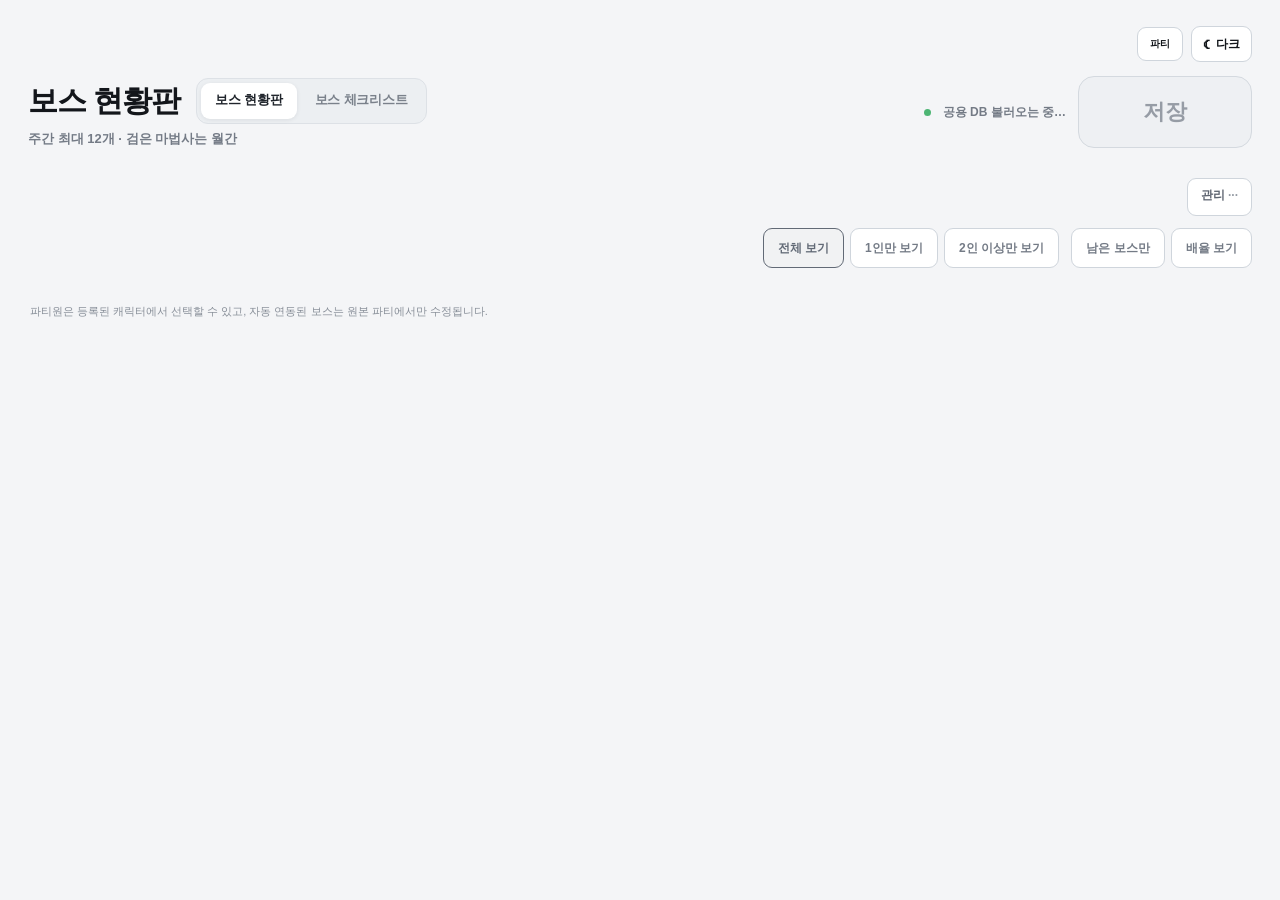
==== commit df77c9b8: "보스 현황판에 캐릭터별 배율 보기 추가" ====
--- a/maple-weekly/boss/index.html
+++ b/maple-weekly/boss/index.html
@@ -23,7 +23,7 @@
 <link rel="icon" type="image/png" sizes="48x48" href="./favicon-48.png?v=bear-20260927">
 <link rel="icon" type="image/png" sizes="192x192" href="./favicon-192.png?v=bear-20260927">
 <link rel="apple-touch-icon" sizes="180x180" href="./favicon-180.png?v=bear-20260927">
-<link rel="stylesheet" href="./style.css?v=boss-calendar-clean-v46-20261117">
+<link rel="stylesheet" href="./style.css?v=board-rates-v1">
 </head>
 <body>
 <div class="app-shell">
@@ -71,11 +71,12 @@
       </details>
     </div>
 
-    <div class="party-filter-row" id="partyFilterRow" role="group" aria-label="보스 인원별 보기">
+    <div class="party-filter-row" id="partyFilterRow" role="group" aria-label="보스 표시 설정">
       <button class="party-filter-btn active" type="button" data-party-filter="all" aria-pressed="true">전체 보기</button>
       <button class="party-filter-btn" type="button" data-party-filter="solo" aria-pressed="false">1인만 보기</button>
       <button class="party-filter-btn" type="button" data-party-filter="multi" aria-pressed="false">2인 이상만 보기</button>
       <button class="party-filter-btn remaining-filter" id="remainingBossFilter" type="button" aria-pressed="false">남은 보스만</button>
+      <button class="party-filter-btn" id="boardRateToggle" type="button" aria-pressed="false">배율 보기</button>
     </div>
   </header>
 
@@ -121,6 +122,6 @@
 
 <div class="toast" id="toast"></div>
 <noscript><div style="padding:24px;font-family:sans-serif">JavaScript를 켜야 보스 현황판을 사용할 수 있어요.</div></noscript>
-<script defer src="./app.js?v=boss-calendar-clean-v46-20261117"></script>
+<script defer src="./app.js?v=board-rates-v1"></script>
 </body>
 </html>
--- a/maple-weekly/boss/style.css
+++ b/maple-weekly/boss/style.css
@@ -5062,3 +5062,16 @@
     padding:0;margin-top:5px;line-height:1.2
   }
 }
+/* Keep the active date numeral legible even for pale owner theme accents. */
+#checklistPanel .monthly-calendar .month-day.selected .month-day-date,
+#checklistPanel .monthly-calendar .month-day.selected:has(.month-day-runs em:not(.more)) .month-day-date{
+  background:color-mix(in srgb,var(--owner-accent,#526b87) 40%,#24364e);
+  color:#fff;
+}
+html[data-theme="dark"] #checklistPanel .monthly-calendar .month-day.selected .month-day-date,
+html[data-theme="dark"] #checklistPanel .monthly-calendar .month-day.selected:has(.month-day-runs em:not(.more)) .month-day-date{
+  background:color-mix(in srgb,var(--owner-accent,#7a91ab) 32%,#344b65);
+  color:#fff;
+}
+
+.board-character-rate{display:block;color:var(--muted);font-size:11px;font-weight:600;font-variant-numeric:tabular-nums}
